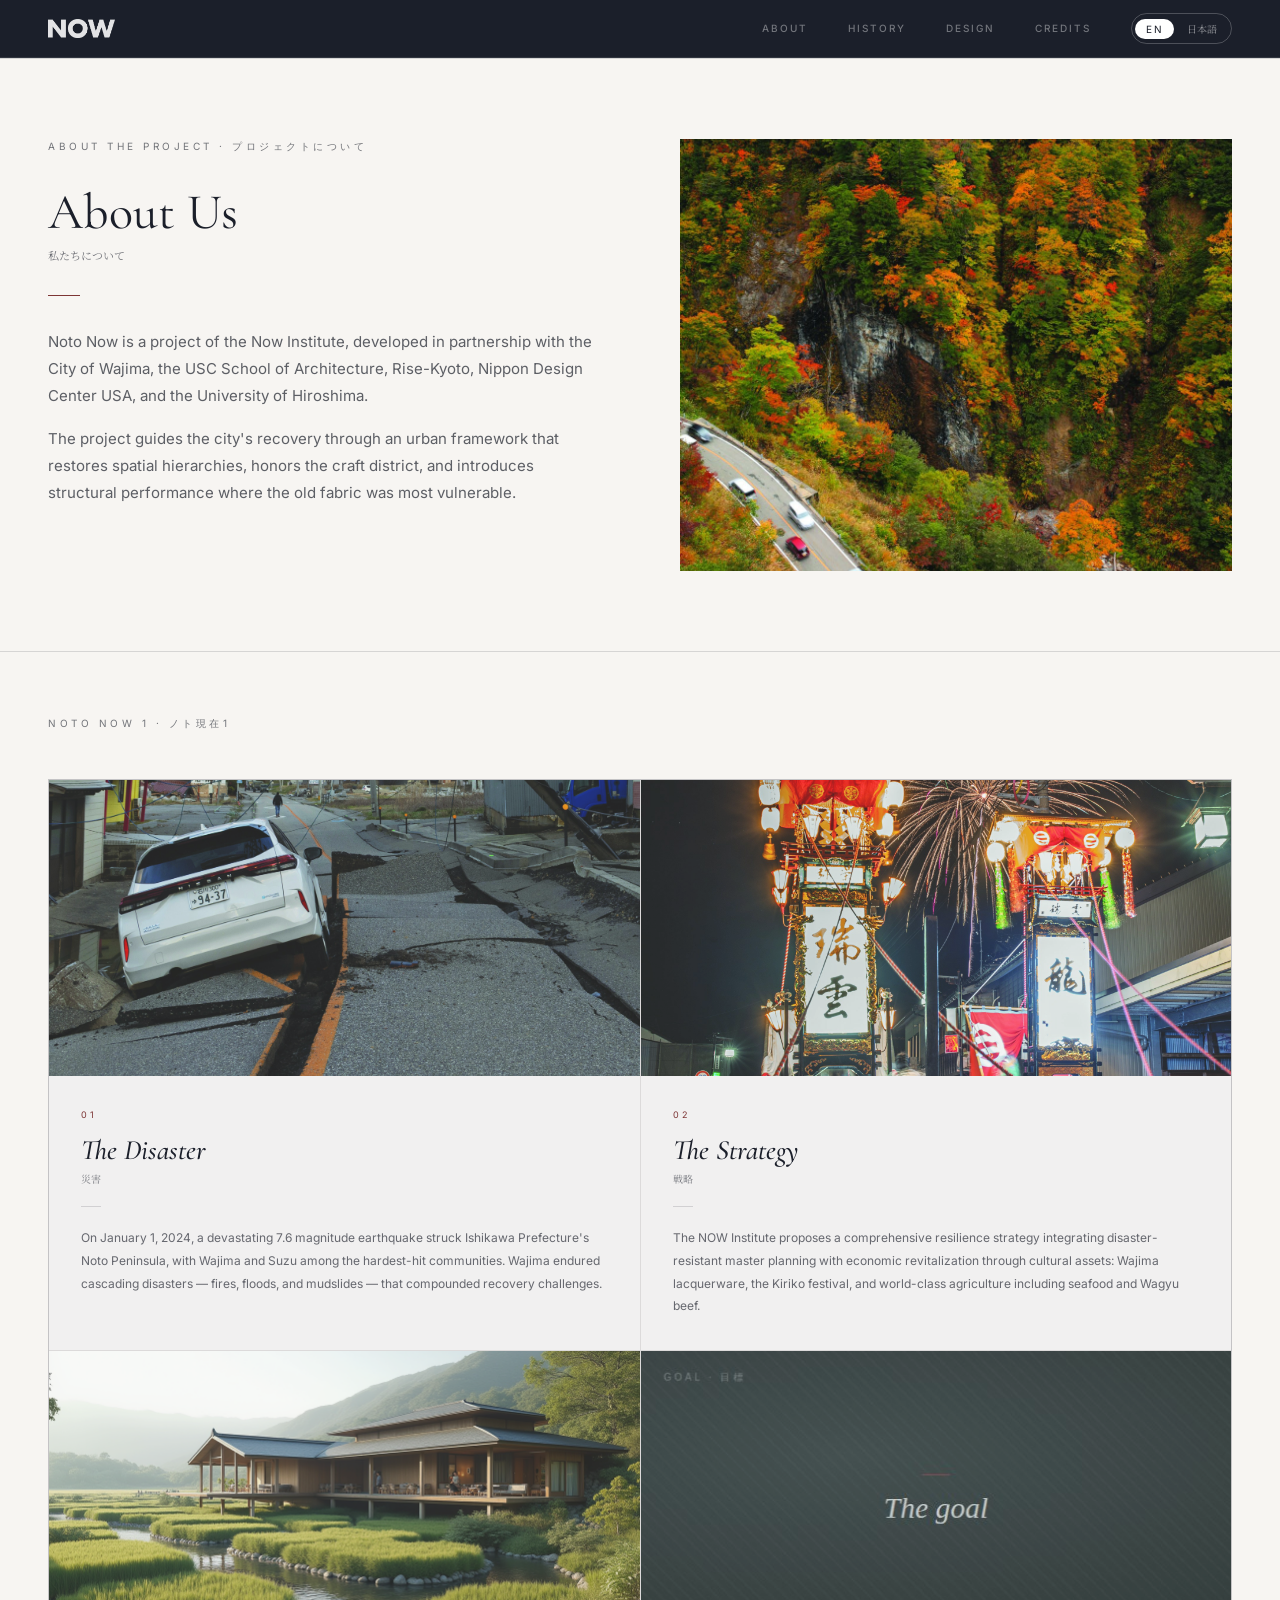
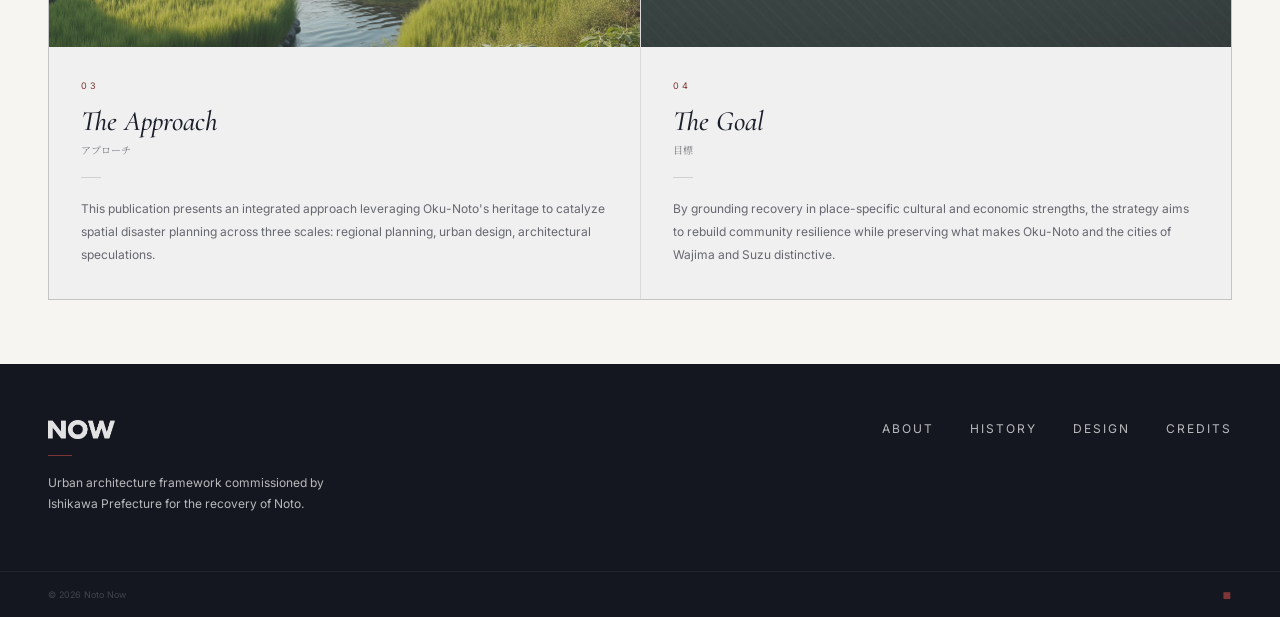
==== about.html @ 3f969e7d "Add canonical URLs (www.notonow.org) to every page Consolidates ranking signals onto the clean slug " ====
<!DOCTYPE html>
<html lang="en">
<head>
  <meta charset="UTF-8" />
  <meta name="viewport" content="width=device-width, initial-scale=1.0" />
  <title>About · Noto Now</title>
  <meta name="description" content="About Noto Now — an architecture and urban recovery framework for Japan's Noto Peninsula: the disaster, the strategy, the approach, and the goal." />
  <!-- Latin display + body fonts are self-hosted (bundled in /fonts) so they
       always render, independent of any CDN. -->
  <link rel="stylesheet" href="fonts.css" />
  <!-- Japanese fonts are large (CJK); served from Google Fonts. -->
  <link rel="preconnect" href="https://fonts.googleapis.com" />
  <link rel="preconnect" href="https://fonts.gstatic.com" crossorigin />
  <link href="https://fonts.googleapis.com/css2?family=Noto+Serif+JP:wght@400;500&display=swap" rel="stylesheet" />
  <link rel="canonical" href="https://www.notonow.org/about" />
  <link rel="icon" type="image/svg+xml" href="images/favicon.svg" />
  <link rel="icon" type="image/png" href="images/favicon.png" />
  <link rel="apple-touch-icon" href="images/apple-touch-icon.png" />
  <link rel="stylesheet" href="styles.css" />
</head>
<body class="mode-en">
  <script>try{if(localStorage.getItem('nn-lang')==='jp'){document.body.className='mode-jp';document.documentElement.lang='ja';}}catch(e){}</script>

  <!-- ============================ NAV ============================ -->
  <nav class="nav nav--solid">
    <div class="container nav__inner">
      <a class="brand" href="/">
        <img class="brand__logo" src="images/logo.png" alt="Noto Now" />
      </a>
      <div class="nav__right">
        <div class="nav__links">
          <a class="nav__link" href="/about"><span class="en">about</span><span class="jp">約</span></a>
          <a class="nav__link" href="/history"><span class="en">history</span><span class="jp">歴史</span></a>
          <a class="nav__link" href="/design"><span class="en">design</span><span class="jp">デザイン</span></a>
          <a class="nav__link" href="/credits"><span class="en">credits</span><span class="jp">クレジット</span></a>
        </div>
        <button id="langToggle" class="lang-toggle" type="button" aria-pressed="false"
                title="Switch language · 言語を切り替える">
          <span class="lang-toggle__opt is-on">EN</span>
          <span class="lang-toggle__sep">/</span>
          <span class="lang-toggle__opt">日本語</span>
        </button>
      </div>
    </div>
  </nav>

  <!-- ========================== ABOUT US ========================== -->
  <section class="about about--framed" id="about">
    <div class="container about__top">
      <div class="about__intro">
        <p class="kicker">About the Project · プロジェクトについて</p>
        <h2 class="about__h2">About Us</h2>
        <p class="about__h2-jp">私たちについて</p>
        <span class="rule about__rule"></span>
        <div class="about__text">
          <p class="t-en">Noto Now is a project of the Now Institute, developed in partnership with the City of Wajima, the USC School of Architecture, Rise-Kyoto, Nippon Design Center USA, and the University of Hiroshima.</p>
          <p class="t-en">The project guides the city's recovery through an urban framework that restores spatial hierarchies, honors the craft district, and introduces structural performance where the old fabric was most vulnerable.</p>
          <p class="jp jp-full">Noto NowはNow Instituteのプロジェクトで、輪島市、USC建築学部、Rise-Kyoto、Nippon Design Center USA、広島大学との協力で開発されました。このプロジェクトは、空間階層を回復し、工芸地区を尊重し、古い建物構造が最も脆弱だった場所に構造性能を導入する都市フレームワークを通じて、市の復興を導きます。</p>
        </div>
      </div>

      <div class="about__media">
        <div class="frame"><img data-img="about" alt="Traditional joinery, Wajima townhouse" /></div>
      </div>
    </div>
  </section>

  <!-- ======================= NOTO NOW 1 ========================= -->
  <section class="story">
    <div class="container story__inner">
      <p class="kicker">Noto Now 1 · ノト現在1</p>

      <div class="story__grid">
        <article class="story-card">
          <div class="story-card__img"><img data-img="disaster" alt="The disaster — earthquake damage in Wajima" /></div>
          <div class="story-card__body">
            <p class="story-card__no">01</p>
            <h3 class="story-card__title">The Disaster</h3>
            <p class="story-card__title-jp jp">災害</p>
            <span class="story-card__rule"></span>
            <p class="story-card__text t-en">On January 1, 2024, a devastating 7.6 magnitude earthquake struck Ishikawa Prefecture's Noto Peninsula, with Wajima and Suzu among the hardest-hit communities. Wajima endured cascading disasters — fires, floods, and mudslides — that compounded recovery challenges.</p>
            <p class="story-card__text-jp jp jp-full">2024年1月1日、マグニチュード7.6の壊滅的な地震が石川県の能登半島を襲い、輪島市と珠洲市は最も甚大な被害を受けた地域となりました。輪島は火災、洪水、土砂崩れといった連鎖的な災害に見舞われ、復興の課題がさらに深刻化しました。</p>
          </div>
        </article>

        <article class="story-card">
          <div class="story-card__img"><img data-img="strategy" alt="The strategy — coastal community" /></div>
          <div class="story-card__body">
            <p class="story-card__no">02</p>
            <h3 class="story-card__title">The Strategy</h3>
            <p class="story-card__title-jp jp">戦略</p>
            <span class="story-card__rule"></span>
            <p class="story-card__text t-en">The NOW Institute proposes a comprehensive resilience strategy integrating disaster-resistant master planning with economic revitalization through cultural assets: Wajima lacquerware, the Kiriko festival, and world-class agriculture including seafood and Wagyu beef.</p>
            <p class="story-card__text-jp jp jp-full">NOW Instituteは、防災に強いマスタープランと、輪島塗・キリコ祭り・海産物や和牛を含む世界クラスの農業といった文化資産による経済再生を統合した、包括的なレジリエンス戦略を提案します。</p>
          </div>
        </article>

        <article class="story-card">
          <div class="story-card__img"><img data-img="approach" alt="The approach — urban planning scales" /></div>
          <div class="story-card__body">
            <p class="story-card__no">03</p>
            <h3 class="story-card__title">The Approach</h3>
            <p class="story-card__title-jp jp">アプローチ</p>
            <span class="story-card__rule"></span>
            <p class="story-card__text t-en">This publication presents an integrated approach leveraging Oku-Noto's heritage to catalyze spatial disaster planning across three scales: regional planning, urban design, architectural speculations.</p>
            <p class="story-card__text-jp jp jp-full">本書は、奥能登の遺産を活かし、地域計画・都市デザイン・建築的構想という三つのスケールにわたって空間的な防災計画を促す統合的なアプローチを提示します。</p>
          </div>
        </article>

        <article class="story-card">
          <div class="story-card__img"><img data-img="goal" alt="The goal — resilient waterfront community" /></div>
          <div class="story-card__body">
            <p class="story-card__no">04</p>
            <h3 class="story-card__title">The Goal</h3>
            <p class="story-card__title-jp jp">目標</p>
            <span class="story-card__rule"></span>
            <p class="story-card__text t-en">By grounding recovery in place-specific cultural and economic strengths, the strategy aims to rebuild community resilience while preserving what makes Oku-Noto and the cities of Wajima and Suzu distinctive.</p>
            <p class="story-card__text-jp jp jp-full">その土地固有の文化的・経済的な強みに復興を根ざすことで、この戦略は奥能登と輪島・珠洲の街々ならではの個性を守りながら、地域のレジリエンスを再構築することを目指します。</p>
          </div>
        </article>
      </div>
    </div>
  </section>

  <!-- ========================= FOOTER ========================= -->
  <footer class="footer" id="footer">
    <div class="container footer__inner">
      <div class="footer__brand">
        <img class="brand__logo footer__logo" src="images/logo.png" alt="Noto Now" />
        <span class="rule"></span>
        <p class="desc t-en">Urban architecture framework commissioned by Ishikawa Prefecture for the recovery of Noto.</p>
        <p class="desc jp jp-full">石川県から委託された、能登の復興のための都市建築フレームワーク。</p>
      </div>
            <nav class="footer__nav">
        <a href="/about"><span class="t-en">about</span><span class="jp jp-full">約</span></a>
        <a href="/history"><span class="t-en">history</span><span class="jp jp-full">歴史</span></a>
        <a href="/design"><span class="t-en">design</span><span class="jp jp-full">デザイン</span></a>
        <a href="/credits"><span class="t-en">credits</span><span class="jp jp-full">クレジット</span></a>
      </nav>
    </div>
    <div class="footer__bar">
      <div class="container footer__bar-inner">
        <p>© 2026 Noto Now</p>
        <span class="mark">■</span>
      </div>
    </div>
  </footer>

  <script>
    // ---- Images -------------------------------------------------------------
    // All imagery is served from the uploaded photos in /images.
    var FIGMA = {};
    document.querySelectorAll("img[data-img]").forEach(function (img) {
      var key = img.getAttribute("data-img");
      img.onerror = function () { img.onerror = null; img.src = "images/" + key + ".jpg"; };
      img.src = FIGMA[key] || ("images/" + key + ".jpg");
    });

    // ---- Language toggle ----------------------------------------------------
    (function () {
      var KEY = "nn-lang";
      var btn = document.getElementById("langToggle");
      var opts = btn ? btn.querySelectorAll(".lang-toggle__opt") : [];
      function apply(jp, save) {
        document.body.classList.toggle("mode-jp", jp);
        document.body.classList.toggle("mode-en", !jp);
        document.documentElement.lang = jp ? "ja" : "en";
        if (btn) {
          btn.setAttribute("aria-pressed", jp ? "true" : "false");
          opts[0].classList.toggle("is-on", !jp);
          opts[1].classList.toggle("is-on", jp);
        }
        if (save) { try { localStorage.setItem(KEY, jp ? "jp" : "en"); } catch (e) {} }
        document.dispatchEvent(new Event("langchange"));
      }
      apply(document.body.classList.contains("mode-jp"), false);
      if (btn) btn.addEventListener("click", function () {
        apply(!document.body.classList.contains("mode-jp"), true);
      });
    })();
  </script>
</body>
</html>
---- fonts.css ----
/* Self-hosted Latin fonts (downloaded from Google Fonts) */

@font-face {
  font-family: 'Cormorant Garamond';
  font-style: italic;
  font-weight: 400;
  font-display: swap;
  src: url('fonts/cormorant-garamond-400-italic-latin-ext.woff2') format('woff2');
  unicode-range: U+0100-02BA, U+02BD-02C5, U+02C7-02CC, U+02CE-02D7, U+02DD-02FF, U+0304, U+0308, U+0329, U+1D00-1DBF, U+1E00-1E9F, U+1EF2-1EFF, U+2020, U+20A0-20AB, U+20AD-20C0, U+2113, U+2C60-2C7F, U+A720-A7FF;
}
@font-face {
  font-family: 'Cormorant Garamond';
  font-style: italic;
  font-weight: 400;
  font-display: swap;
  src: url('fonts/cormorant-garamond-400-italic-latin.woff2') format('woff2');
  unicode-range: U+0000-00FF, U+0131, U+0152-0153, U+02BB-02BC, U+02C6, U+02DA, U+02DC, U+0304, U+0308, U+0329, U+2000-206F, U+20AC, U+2122, U+2191, U+2193, U+2212, U+2215, U+FEFF, U+FFFD;
}
@font-face {
  font-family: 'Cormorant Garamond';
  font-style: italic;
  font-weight: 500;
  font-display: swap;
  src: url('fonts/cormorant-garamond-400-italic-latin-ext.woff2') format('woff2');
  unicode-range: U+0100-02BA, U+02BD-02C5, U+02C7-02CC, U+02CE-02D7, U+02DD-02FF, U+0304, U+0308, U+0329, U+1D00-1DBF, U+1E00-1E9F, U+1EF2-1EFF, U+2020, U+20A0-20AB, U+20AD-20C0, U+2113, U+2C60-2C7F, U+A720-A7FF;
}
@font-face {
  font-family: 'Cormorant Garamond';
  font-style: italic;
  font-weight: 500;
  font-display: swap;
  src: url('fonts/cormorant-garamond-400-italic-latin.woff2') format('woff2');
  unicode-range: U+0000-00FF, U+0131, U+0152-0153, U+02BB-02BC, U+02C6, U+02DA, U+02DC, U+0304, U+0308, U+0329, U+2000-206F, U+20AC, U+2122, U+2191, U+2193, U+2212, U+2215, U+FEFF, U+FFFD;
}
@font-face {
  font-family: 'Cormorant Garamond';
  font-style: normal;
  font-weight: 400;
  font-display: swap;
  src: url('fonts/cormorant-garamond-400-normal-latin-ext.woff2') format('woff2');
  unicode-range: U+0100-02BA, U+02BD-02C5, U+02C7-02CC, U+02CE-02D7, U+02DD-02FF, U+0304, U+0308, U+0329, U+1D00-1DBF, U+1E00-1E9F, U+1EF2-1EFF, U+2020, U+20A0-20AB, U+20AD-20C0, U+2113, U+2C60-2C7F, U+A720-A7FF;
}
@font-face {
  font-family: 'Cormorant Garamond';
  font-style: normal;
  font-weight: 400;
  font-display: swap;
  src: url('fonts/cormorant-garamond-400-normal-latin.woff2') format('woff2');
  unicode-range: U+0000-00FF, U+0131, U+0152-0153, U+02BB-02BC, U+02C6, U+02DA, U+02DC, U+0304, U+0308, U+0329, U+2000-206F, U+20AC, U+2122, U+2191, U+2193, U+2212, U+2215, U+FEFF, U+FFFD;
}
@font-face {
  font-family: 'Cormorant Garamond';
  font-style: normal;
  font-weight: 500;
  font-display: swap;
  src: url('fonts/cormorant-garamond-400-normal-latin-ext.woff2') format('woff2');
  unicode-range: U+0100-02BA, U+02BD-02C5, U+02C7-02CC, U+02CE-02D7, U+02DD-02FF, U+0304, U+0308, U+0329, U+1D00-1DBF, U+1E00-1E9F, U+1EF2-1EFF, U+2020, U+20A0-20AB, U+20AD-20C0, U+2113, U+2C60-2C7F, U+A720-A7FF;
}
@font-face {
  font-family: 'Cormorant Garamond';
  font-style: normal;
  font-weight: 500;
  font-display: swap;
  src: url('fonts/cormorant-garamond-400-normal-latin.woff2') format('woff2');
  unicode-range: U+0000-00FF, U+0131, U+0152-0153, U+02BB-02BC, U+02C6, U+02DA, U+02DC, U+0304, U+0308, U+0329, U+2000-206F, U+20AC, U+2122, U+2191, U+2193, U+2212, U+2215, U+FEFF, U+FFFD;
}
@font-face {
  font-family: 'Inter';
  font-style: normal;
  font-weight: 300;
  font-display: swap;
  src: url('fonts/inter-300-normal-latin-ext.woff2') format('woff2');
  unicode-range: U+0100-02BA, U+02BD-02C5, U+02C7-02CC, U+02CE-02D7, U+02DD-02FF, U+0304, U+0308, U+0329, U+1D00-1DBF, U+1E00-1E9F, U+1EF2-1EFF, U+2020, U+20A0-20AB, U+20AD-20C0, U+2113, U+2C60-2C7F, U+A720-A7FF;
}
@font-face {
  font-family: 'Inter';
  font-style: normal;
  font-weight: 300;
  font-display: swap;
  src: url('fonts/inter-300-normal-latin.woff2') format('woff2');
  unicode-range: U+0000-00FF, U+0131, U+0152-0153, U+02BB-02BC, U+02C6, U+02DA, U+02DC, U+0304, U+0308, U+0329, U+2000-206F, U+20AC, U+2122, U+2191, U+2193, U+2212, U+2215, U+FEFF, U+FFFD;
}
@font-face {
  font-family: 'Inter';
  font-style: normal;
  font-weight: 400;
  font-display: swap;
  src: url('fonts/inter-300-normal-latin-ext.woff2') format('woff2');
  unicode-range: U+0100-02BA, U+02BD-02C5, U+02C7-02CC, U+02CE-02D7, U+02DD-02FF, U+0304, U+0308, U+0329, U+1D00-1DBF, U+1E00-1E9F, U+1EF2-1EFF, U+2020, U+20A0-20AB, U+20AD-20C0, U+2113, U+2C60-2C7F, U+A720-A7FF;
}
@font-face {
  font-family: 'Inter';
  font-style: normal;
  font-weight: 400;
  font-display: swap;
  src: url('fonts/inter-300-normal-latin.woff2') format('woff2');
  unicode-range: U+0000-00FF, U+0131, U+0152-0153, U+02BB-02BC, U+02C6, U+02DA, U+02DC, U+0304, U+0308, U+0329, U+2000-206F, U+20AC, U+2122, U+2191, U+2193, U+2212, U+2215, U+FEFF, U+FFFD;
}
@font-face {
  font-family: 'Inter';
  font-style: normal;
  font-weight: 500;
  font-display: swap;
  src: url('fonts/inter-300-normal-latin-ext.woff2') format('woff2');
  unicode-range: U+0100-02BA, U+02BD-02C5, U+02C7-02CC, U+02CE-02D7, U+02DD-02FF, U+0304, U+0308, U+0329, U+1D00-1DBF, U+1E00-1E9F, U+1EF2-1EFF, U+2020, U+20A0-20AB, U+20AD-20C0, U+2113, U+2C60-2C7F, U+A720-A7FF;
}
@font-face {
  font-family: 'Inter';
  font-style: normal;
  font-weight: 500;
  font-display: swap;
  src: url('fonts/inter-300-normal-latin.woff2') format('woff2');
  unicode-range: U+0000-00FF, U+0131, U+0152-0153, U+02BB-02BC, U+02C6, U+02DA, U+02DC, U+0304, U+0308, U+0329, U+2000-206F, U+20AC, U+2122, U+2191, U+2193, U+2212, U+2215, U+FEFF, U+FFFD;
}
---- styles.css ----
/* ============================================================
   Noto Now — Noto Peninsula earthquake recovery
   Design implemented from Figma (Now Institute)
   ============================================================ */

:root {
  --ink: #1b1f2a;
  --paper: #f7f5f2;
  --stone: #d8d4ce;
  --red: #7d3535;

  --max: 1280px;
  --pad: 48px;

  /* One font per category, used consistently throughout. */
  --serif: "Cormorant Garamond", Georgia, serif;        /* display / headings */
  --sans: "Inter", system-ui, -apple-system, sans-serif; /* body / UI */
  --jp: "Noto Serif JP", serif;                          /* all Japanese text */
  --jp-display: var(--jp);                               /* alias, kept for clarity */
}

* { box-sizing: border-box; }

html { -webkit-font-smoothing: antialiased; text-rendering: optimizeLegibility; }

body {
  margin: 0;
  background: var(--paper);
  color: var(--ink);
  font-family: var(--sans);
  font-size: 16px;
  line-height: 1.5;
  overflow-x: hidden; /* safety net: never allow horizontal scroll */
}

img { display: block; max-width: 100%; }

a { color: inherit; text-decoration: none; }

p { margin: 0; }

figure, figcaption { margin: 0; }

.container {
  width: 100%;
  max-width: var(--max);
  margin: 0 auto;
  padding-left: var(--pad);
  padding-right: var(--pad);
}

/* Reusable kicker / eyebrow label */
.kicker {
  font-family: var(--sans);
  font-size: 10px;
  letter-spacing: 3.5px;
  text-transform: uppercase;
  color: rgba(27, 31, 42, 0.5);
}

.kicker--light { color: rgba(255, 255, 255, 0.5); }

.jp { font-family: var(--jp); }

/* small red rule used as a section marker */
.rule {
  display: inline-block;
  width: 24px;
  height: 1px;
  background: var(--red);
  vertical-align: middle;
}

/* ============================================================
   HERO
   ============================================================ */
.hero {
  position: relative;
  background: var(--ink);
  min-height: 855px;
  display: flex;
  flex-direction: column;
  overflow: hidden;
}

.hero__bg {
  position: absolute;
  inset: 0;
  width: 100%;
  height: 100%;
  object-fit: cover;
  opacity: 0.45;
  pointer-events: none;
}

.hero__overlay {
  position: absolute;
  inset: 0;
  background: linear-gradient(
    to bottom,
    rgba(27, 31, 42, 0.6) 0%,
    rgba(27, 31, 42, 0.15) 40%,
    rgba(27, 31, 42, 0.55) 100%
  );
  pointer-events: none;
}

/* Navigation */
.nav {
  position: relative;
  z-index: 3;
  border-bottom: 1px solid rgba(255, 255, 255, 0.1);
}

.nav__inner {
  display: flex;
  align-items: center;
  justify-content: space-between;
  height: 57px;
}

.brand p { line-height: 1.4; }
.brand__logo {
  display: block;
  height: 19px;
  width: auto;
  /* Logo art is solid black; invert to white to sit on the dark nav. */
  filter: brightness(0) invert(1);
  opacity: 0.88;
}
.brand__en {
  font-size: 11px;
  letter-spacing: 3.5px;
  text-transform: uppercase;
  color: rgba(255, 255, 255, 0.8);
}

.nav__links {
  display: flex;
  gap: 40px;
  align-items: center;
}

.nav__link {
  text-align: center;
  opacity: 0.38;
  transition: opacity 0.25s ease;
}
.nav__link:hover { opacity: 0.9; }
.nav__link .en {
  display: block;
  font-size: 10px;
  font-weight: 500;
  letter-spacing: 2px;
  text-transform: uppercase;
  color: #fff;
  line-height: 1.5;
}
.nav__link .jp {
  display: block;
  font-size: 10px;
  color: rgba(255, 255, 255, 0.7);
  line-height: 1.5;
}

.nav__right {
  display: flex;
  align-items: center;
  gap: 40px;
}

/* Language toggle — segmented switch, active language = filled chip */
.lang-toggle {
  display: inline-flex;
  align-items: center;
  gap: 2px;
  border: 1px solid rgba(255, 255, 255, 0.22);
  border-radius: 999px;
  background: transparent;
  padding: 3px;
  cursor: pointer;
  font-family: var(--sans);
  font-size: 10px;
  letter-spacing: 1.5px;
  text-transform: uppercase;
}
.lang-toggle__sep { display: none; }
.lang-toggle__opt {
  padding: 4px 11px;
  border-radius: 999px;
  color: rgba(255, 255, 255, 0.55);
  transition: background 0.2s ease, color 0.2s ease;
}
.lang-toggle__opt.is-on { background: #fff; color: #1b1f2a; }
.lang-toggle__opt:last-of-type { font-family: var(--jp); letter-spacing: 0; }

/* ============================================================
   LANGUAGE MODES  (mode-en default / mode-jp)
   ============================================================ */

/* Full Japanese body text: only in Japanese mode */
.jp-full { display: none; }
body.mode-jp .jp-full { display: block; }

/* New JP section headings (base = EN-mode accent look) */
.heritage__h2-jp { margin-top: 8px; font-family: var(--jp); font-size: 13px; color: rgba(27, 31, 42, 0.6); }
.docs__h2-jp { margin-top: 8px; font-family: var(--jp); font-size: 13px; color: rgba(255, 255, 255, 0.6); }

/* ---- Nav: Japanese leaves the bar in EN mode; English leaves in JP mode ---- */
body.mode-en .nav__link .jp { display: none; }
body.mode-jp .nav__link .en { display: none; }
body.mode-jp .nav__link .jp { font-size: 12px; color: #fff; letter-spacing: 1px; }

/* ---- EN mode: lift the Japanese accents so they read clearly ---- */
body.mode-en .hero__title-jp { color: rgba(255, 255, 255, 0.78); }
body.mode-en .damage__sub { color: rgba(255, 255, 255, 0.7); }
body.mode-en .hcard__title-jp { color: rgba(27, 31, 42, 0.62); }
body.mode-en .about__h2-jp { color: rgba(27, 31, 42, 0.62); }
body.mode-en .principle__title-jp { color: rgba(27, 31, 42, 0.6); }
body.mode-en .kicker { color: rgba(27, 31, 42, 0.6); }
body.mode-en .docs .kicker { color: rgba(255, 255, 255, 0.6); }
body.mode-en .docs__h2-jp { color: rgba(255, 255, 255, 0.6); }

/* ---- JP mode: English recedes ---- */
body.mode-jp .t-en { display: none; }

/* shrink English display headings into small secondary labels */
body.mode-jp .hero__title { font-size: 30px; line-height: 1.1; opacity: 0.5; }
body.mode-jp .damage__h2 { font-size: 17px; line-height: 1.45; opacity: 0.5; }
body.mode-jp .heritage__h2 { font-size: 22px; opacity: 0.5; }
body.mode-jp .about__h2 { font-size: 22px; opacity: 0.5; }
body.mode-jp .hcard__title { font-size: 15px; opacity: 0.5; }
body.mode-jp .principle__title { font-size: 14px; opacity: 0.5; }
body.mode-jp .docs__h2 { font-size: 22px; opacity: 0.5; }

/* promote Japanese headings / subtitles to lead */
body.mode-jp .hero__title-jp { font-size: 60px; line-height: 1.1; color: #fff; margin-top: 10px; }
body.mode-jp .damage__sub { font-size: 26px; line-height: 1.5; color: rgba(255, 255, 255, 0.92); margin-top: 10px; }
body.mode-jp .heritage__h2-jp { font-size: 44px; line-height: 1.2; color: var(--ink); }
body.mode-jp .about__h2-jp { font-size: 40px; line-height: 1.2; color: var(--ink); margin-top: 10px; }
body.mode-jp .hcard__title-jp { font-size: 22px; line-height: 1.3; color: var(--ink); }
body.mode-jp .principle__title-jp { font-size: 21px; line-height: 1.5; color: var(--ink); margin-top: 8px; }
body.mode-jp .docs__h2-jp { font-size: 32px; line-height: 1.2; color: #fff; }

/* enlarge Japanese body text for comfortable reading */
body.mode-jp .hero__lead .jp { font-size: 15px; line-height: 1.9; color: rgba(255, 255, 255, 0.8); }
body.mode-jp .damage__body-jp { font-size: 15px; line-height: 2; color: rgba(255, 255, 255, 0.8); margin-top: 10px; }
body.mode-jp .heritage__lead-jp { font-size: 15px; line-height: 2; color: rgba(27, 31, 42, 0.78); margin-top: 10px; }
body.mode-jp .hcard__text-jp { font-size: 14px; line-height: 1.95; color: rgba(27, 31, 42, 0.78); margin-top: 14px; }
body.mode-jp .about__text .jp { font-size: 15px; line-height: 2; color: rgba(27, 31, 42, 0.78); }
body.mode-jp .principle__text-jp { font-size: 14px; line-height: 1.95; color: rgba(27, 31, 42, 0.78); margin-top: 14px; }
body.mode-jp .stat__jp { font-size: 13px; color: rgba(255, 255, 255, 0.72); }
body.mode-jp .caption__jp { font-size: 10px; color: rgba(255, 255, 255, 0.72); }

/* Hero content */
.hero__content {
  position: relative;
  z-index: 2;
  margin-top: auto;
  padding-bottom: 156px;
}

.hero__meta {
  display: flex;
  align-items: center;
  gap: 16px;
  margin-bottom: 24px;
}
.hero__meta .rule { background: var(--red); }
.hero__meta p {
  font-size: 10px;
  letter-spacing: 3.5px;
  text-transform: uppercase;
  color: rgba(255, 255, 255, 0.7);
}

.hero__title {
  font-family: var(--serif);
  font-weight: 400;
  font-size: clamp(52px, 11vw, 110px);
  line-height: 0.95;
  color: #fff;
  margin: 0;
}
.hero__title-jp {
  font-family: var(--jp-display);
  font-size: clamp(24px, 5vw, 40px);
  line-height: 1.5;
  letter-spacing: -0.5px;
  color: rgba(255, 255, 255, 0.7);
  margin: 0;
}

.hero__lead {
  margin-top: 24px;
  max-width: 392px;
}
.hero__lead p {
  font-weight: 400;
  font-size: 14px;
  line-height: 1.7;
  color: rgba(255, 255, 255, 0.7);
}
.hero__lead .jp {
  margin-top: 14px;
  font-family: var(--jp-display);
  color: rgba(255, 255, 255, 0.7);
  letter-spacing: -0.5px;
}

/* ============================================================
   DAMAGE ESSAY (dark)
   ============================================================ */
.damage { background: var(--ink); color: #fff; }

.damage__bar {
  display: flex;
  align-items: center;
  justify-content: space-between;
  padding: 16px 56px;
  border-bottom: 1px solid rgba(255, 255, 255, 0.1);
  font-size: 10px;
  letter-spacing: 3px;
  text-transform: uppercase;
  color: rgba(255, 255, 255, 0.5);
}

.damage__inner { padding: 64px var(--pad) 80px; }

.watermark {
  font-family: var(--serif);
  font-style: italic;
  font-size: clamp(52px, 13vw, 137px);
  line-height: 1;
  letter-spacing: -4px;
  color: rgba(255, 255, 255, 0.1);
  white-space: nowrap;
  overflow: hidden;
  margin: 40px 0 0;
}

.damage__cols {
  display: flex;
  gap: 64px;
  align-items: flex-start;
  padding: 28px 0;
}

.damage__text { flex: 1 1 640px; max-width: 640px; }

.damage__h2 {
  font-family: var(--serif);
  font-weight: 400;
  font-size: clamp(26px, 3.6vw, 34px);
  line-height: 1.32;
  color: #fff;
  margin: 0;
}
.damage__sub {
  font-family: var(--jp);
  font-size: 16px;
  line-height: 1.3;
  color: rgba(255, 255, 255, 0.5);
  margin-top: 12px;
}
.damage__body {
  margin-top: 16px;
  font-weight: 400;
  font-size: 14px;
  line-height: 1.8;
  color: rgba(255, 255, 255, 0.7);
}
.damage__body-jp {
  margin-top: 12px;
  font-family: var(--jp);
  font-size: 11px;
  line-height: 1.9;
  color: rgba(255, 255, 255, 0.5);
}

/* stats 2x2 */
.stats {
  flex: 0 0 378px;
  display: grid;
  grid-template-columns: 1fr 1fr;
  margin-top: 28px;
}
.stat { padding: 22px 26px; }
.stat__num {
  font-family: var(--serif);
  font-style: italic;
  font-size: 38.333px;
  line-height: 1;
  color: #fff;
}
.stat__label {
  margin-top: 12px;
  font-size: 11.979px;
  letter-spacing: 0.36px;
  text-transform: uppercase;
  color: rgba(255, 255, 255, 0.5);
}
.stat__jp {
  margin-top: 4px;
  font-family: var(--jp);
  font-size: 10.781px;
  color: rgba(255, 255, 255, 0.5);
}

/* image mosaic */
.mosaic {
  display: grid;
  grid-template-columns: 1fr 1fr;
  grid-template-rows: repeat(2, 296px);
  gap: 0;
  margin-top: 12px;
}
.mosaic__cell {
  position: relative;
  overflow: hidden;
  background: #232734;
}
.mosaic__cell img {
  position: absolute;
  inset: 0;
  width: 100%;
  height: 100%;
  object-fit: cover;
  opacity: 0.7;
}
.mosaic__cell::after {
  content: "";
  position: absolute;
  inset: 0;
  background: linear-gradient(to top, rgba(27, 31, 42, 0.75) 0%, rgba(0, 0, 0, 0) 55%);
}
.caption {
  position: absolute;
  left: 20px;
  bottom: 18px;
  z-index: 2;
}
.caption__en {
  font-size: 9px;
  letter-spacing: 2px;
  text-transform: uppercase;
  color: rgba(255, 255, 255, 0.7);
}
.caption__jp {
  margin-top: 2px;
  font-family: var(--jp);
  font-size: 8px;
  color: rgba(255, 255, 255, 0.5);
}

.damage__note {
  margin-top: 20px;
  font-size: 10px;
  color: rgba(255, 255, 255, 0.18);
}

/* ============================================================
   HERITAGE (paper)
   ============================================================ */
.heritage { background: var(--paper); }

.heritage__intro {
  display: flex;
  gap: 32px;
  align-items: flex-start;
  padding: 80px var(--pad) 0;
}
.heritage__intro .rule { margin-top: 12px; flex: none; }
.heritage__intro-body { max-width: 640px; }
.heritage__h2 {
  font-family: var(--serif);
  font-weight: 400;
  font-size: clamp(34px, 4.8vw, 50px);
  line-height: 1.05;
  color: var(--ink);
  margin: 20px 0 0;
}
.heritage__lead {
  margin-top: 16px;
  font-weight: 400;
  font-size: 15px;
  line-height: 1.8;
  color: rgba(27, 31, 42, 0.7);
}
.heritage__lead-jp {
  margin-top: 8px;
  font-family: var(--jp);
  font-size: 11px;
  line-height: 1.5;
  color: rgba(27, 31, 42, 0.5);
}

.heritage__grid {
  display: grid;
  grid-template-columns: repeat(3, 1fr);
  border-top: 1px solid rgba(27, 31, 42, 0.1);
  border-bottom: 1px solid rgba(27, 31, 42, 0.1);
}
.hcard {
  border-right: 1px solid rgba(27, 31, 42, 0.1);
}
.hcard:last-child { border-right: none; }
.hcard__img {
  height: 360px;
  background: var(--stone);
  overflow: hidden;
}
.hcard__img img { width: 100%; height: 100%; object-fit: cover; }
.hcard__body { padding: 40px; }
.hcard__meta {
  display: flex;
  align-items: center;
  gap: 12px;
  padding-bottom: 24px;
}
.hcard__no {
  font-size: 9px;
  letter-spacing: 2.5px;
  text-transform: uppercase;
  color: var(--red);
}
.hcard__meta .line {
  width: 20px;
  height: 1px;
  background: rgba(27, 31, 42, 0.18);
}
.hcard__when {
  font-size: 9px;
  letter-spacing: 1.5px;
  text-transform: uppercase;
  color: rgba(27, 31, 42, 0.5);
}
.hcard__title {
  font-family: var(--serif);
  font-weight: 500;
  font-size: 28px;
  line-height: 1.15;
  color: var(--ink);
  margin: 0;
}
.hcard__title-jp {
  margin-top: 4px;
  font-family: var(--jp);
  font-size: 11px;
  color: rgba(27, 31, 42, 0.5);
}
.hcard__text {
  margin-top: 20px;
  font-weight: 400;
  font-size: 14px;
  line-height: 1.8;
  color: rgba(27, 31, 42, 0.7);
}
.hcard__text-jp {
  margin-top: 12px;
  font-family: var(--jp);
  font-size: 11px;
  line-height: 1.5;
  color: rgba(27, 31, 42, 0.5);
}

/* ============================================================
   ABOUT (paper)
   ============================================================ */
.about { background: var(--paper); }

.about__top {
  display: grid;
  grid-template-columns: 552px 1fr;
  gap: 80px;
  padding: 80px var(--pad);
}
.about__h2 {
  font-family: var(--serif);
  font-weight: 400;
  font-size: clamp(34px, 4.8vw, 50px);
  line-height: 1.05;
  color: var(--ink);
  margin: 32px 0 0;
}
.about__h2 em { font-style: italic; }
.about__h2-jp {
  margin-top: 8px;
  font-family: var(--jp);
  font-size: 11px;
  color: rgba(27, 31, 42, 0.5);
}
.about__rule { margin: 32px 0 0; width: 32px; }
.about__text {
  margin-top: 32px;
  display: flex;
  flex-direction: column;
  gap: 16px;
}
.about__text p {
  font-weight: 400;
  font-size: 15px;
  line-height: 1.8;
  color: rgba(27, 31, 42, 0.7);
}
.about__text .jp {
  margin-top: 8px;
  font-family: var(--jp);
  font-size: 11px;
  line-height: 2;
  color: rgba(27, 31, 42, 0.5);
}

.about__media .frame {
  height: 400px;
  background: var(--stone);
  overflow: hidden;
}
.about__media .frame img { width: 100%; height: 100%; object-fit: cover; }
.about__caption {
  display: flex;
  align-items: center;
  justify-content: space-between;
  padding-top: 16px;
}
.about__caption .label {
  font-size: 10px;
  color: rgba(27, 31, 42, 0.5);
}
.carousel {
  display: flex;
  align-items: center;
  gap: 16px;
}
.carousel button {
  border: none;
  background: none;
  padding: 0;
  cursor: pointer;
  opacity: 0.4;
  font-size: 14px;
  color: var(--ink);
  line-height: 1;
  transition: opacity 0.2s ease;
}
.carousel button:hover { opacity: 0.9; }
.carousel .count { font-size: 9px; color: rgba(27, 31, 42, 0.5); }

/* Framework principles */
.principles {
  border-top: 1px solid rgba(27, 31, 42, 0.1);
}
.principles__inner { padding: 64px 0; }
.principles__grid {
  display: grid;
  grid-template-columns: repeat(3, 1fr);
  border-top: 1px solid rgba(27, 31, 42, 0.1);
  margin-top: 48px;
}
.principle {
  padding: 32px 48px 48px;
  border-right: 1px solid rgba(27, 31, 42, 0.1);
}
.principle:last-child { border-right: none; }
.principle__no {
  font-size: 9px;
  letter-spacing: 3px;
  text-transform: uppercase;
  color: var(--red);
}
.principle__title {
  font-family: var(--serif);
  font-weight: 500;
  font-style: italic;
  font-size: 24px;
  line-height: 1.2;
  color: var(--ink);
  margin: 16px 0 0;
}
.principle__title-jp {
  margin-top: 6px;
  font-family: var(--jp);
  font-size: 11px;
  line-height: 1.6;
  color: rgba(27, 31, 42, 0.5);
}
.principle .line {
  display: block;
  width: 20px;
  height: 1px;
  background: rgba(27, 31, 42, 0.15);
  margin: 20px 0;
}
.principle__text {
  font-weight: 400;
  font-size: 14px;
  line-height: 1.8;
  color: rgba(27, 31, 42, 0.7);
}
.principle__text-jp {
  margin-top: 8px;
  font-family: var(--jp);
  font-size: 11px;
  line-height: 2;
  color: rgba(27, 31, 42, 0.5);
}

/* ============================================================
   DOCUMENTATION (dark)
   ============================================================ */
.docs {
  background: var(--ink);
  color: #fff;
  border-top: 1px solid rgba(255, 255, 255, 0.06);
}
.docs__inner { padding: 64px var(--pad) 80px; }
.docs__head {
  display: flex;
  align-items: flex-end;
  justify-content: space-between;
}
.docs__h2 {
  font-family: var(--serif);
  font-weight: 400;
  font-size: 42px;
  line-height: 1;
  color: #fff;
  margin: 16px 0 0;
}
.docs .kicker { color: rgba(255, 255, 255, 0.5); }
.docs__viewall {
  font-size: 10px;
  font-weight: 500;
  letter-spacing: 2px;
  text-transform: uppercase;
  color: rgba(255, 255, 255, 0.5);
  border-bottom: 1px solid rgba(255, 255, 255, 0.18);
  padding-bottom: 2px;
}
.docs__grid {
  display: grid;
  grid-template-columns: repeat(4, 1fr);
  gap: 1px;
  margin-top: 40px;
}
.dcard { background: var(--ink); }
.dcard__img {
  height: 220px;
  background: #232734;
  overflow: hidden;
}
.dcard__img img { width: 100%; height: 100%; object-fit: cover; }
.dcard__body { padding: 8px 20px 24px; }
.dcard__meta {
  font-size: 9px;
  letter-spacing: 1.5px;
  text-transform: uppercase;
  color: rgba(255, 255, 255, 0.5);
}
.dcard__title {
  margin-top: 4px;
  font-family: var(--serif);
  font-size: 16px;
  font-weight: 400;
  line-height: 1.25;
  color: rgba(255, 255, 255, 0.7);
}

/* ============================================================
   FOOTER (dark)
   ============================================================ */
.footer { background: #141720; color: #fff; }
.footer__inner {
  display: flex;
  justify-content: space-between;
  gap: 48px;
  padding: 56px var(--pad);
}
.footer__brand { max-width: 280px; }
.footer__logo { height: 19px; }
.footer__brand .rule {
  display: block;
  width: 24px;
  margin: 16px 0;
  background: var(--red);
}
.footer__brand .desc {
  font-size: 12px;
  font-weight: 400;
  line-height: 1.8;
  color: rgba(255, 255, 255, 0.7);
}
.footer__cols { display: flex; gap: 64px; }
.footer__col h4 {
  margin: 0 0 14px;
  font-size: 9px;
  letter-spacing: 2.5px;
  text-transform: uppercase;
  color: rgba(255, 255, 255, 0.7);
  font-weight: 400;
}
.footer__col a {
  display: block;
  font-size: 12px;
  line-height: 1.5;
  color: rgba(255, 255, 255, 0.7);
  transition: color 0.2s ease;
}
.footer__col a:hover { color: #fff; }
.footer__nav { display: flex; flex-wrap: wrap; gap: 36px; align-items: flex-start; }
.footer__nav a {
  font-size: 12px; letter-spacing: 2px; text-transform: uppercase;
  color: rgba(255, 255, 255, 0.7); transition: color 0.2s ease;
}
.footer__nav a .jp { font-family: var(--jp); letter-spacing: normal; text-transform: none; }
.footer__nav a:hover { color: #fff; }
.footer__bar {
  border-top: 1px solid rgba(255, 255, 255, 0.06);
}
.footer__bar-inner {
  display: flex;
  align-items: center;
  justify-content: space-between;
  padding: 16px var(--pad);
}
.footer__bar p {
  font-size: 9px;
  color: rgba(255, 255, 255, 0.2);
}
.footer__bar .mark { color: var(--red); font-size: 9px; letter-spacing: 1px; }

/* ============================================================
   RESPONSIVE
   ============================================================ */
@media (max-width: 1100px) {
  .damage__cols { flex-direction: column; gap: 32px; }
  .damage__text { flex: none; max-width: 640px; }
  .stats { flex: none; width: 378px; max-width: 100%; margin-top: 0; }
  .mosaic {
    grid-template-columns: 1fr 1fr;
    grid-template-rows: repeat(2, 248px);
  }
  .about__top { grid-template-columns: 1fr; gap: 48px; }
  .docs__grid { grid-template-columns: 1fr 1fr; }
}

@media (max-width: 820px) {
  :root { --pad: 24px; }
  .hero { min-height: 560px; }
  .hero__content { padding-bottom: 72px; }
  .nav__inner { flex-direction: column; height: auto; gap: 12px; padding: 14px 0; }
  .nav__right { width: 100%; flex-wrap: wrap; justify-content: center; gap: 14px 24px; }
  .nav__links { display: flex; flex-wrap: wrap; justify-content: center; gap: 22px; }
  .heritage__grid,
  .principles__grid { grid-template-columns: 1fr; }
  .hcard, .principle { border-right: none; border-bottom: 1px solid rgba(27,31,42,0.1); }
  .principle { padding: 32px 0 40px; }
  .footer__inner { flex-direction: column; }
  .footer__cols { flex-wrap: wrap; gap: 40px; }
}

@media (max-width: 560px) {
  .mosaic { grid-template-columns: 1fr; grid-template-rows: repeat(4, 240px); }
  .stats { grid-template-columns: 1fr 1fr; width: 100%; }
  .docs__grid { grid-template-columns: 1fr; }
  .damage__bar { padding: 16px 24px; }
}

/* ============================================================
   UPDATE (v3): About frame, Heritage carousel, Speculations
   ============================================================ */

/* About Us gets top + bottom hairline dividers */
.about--framed {
  border-top: 1px solid rgba(27, 31, 42, 0.15);
  border-bottom: 1px solid rgba(27, 31, 42, 0.15);
}
.about__media .frame { height: 432px; }

/* ---- Generic horizontal carousel (Heritage) ---- */
.carousel-x { width: 100%; }
.carousel-x__topbar {
  display: flex;
  align-items: center;
  justify-content: flex-end;
  gap: 16px;
  padding-top: 4px;
  padding-bottom: 20px;
}
.carousel-x__divider { height: 1px; background: rgba(27, 31, 42, 0.15); margin-bottom: 40px; }
.carousel-x__viewport {
  overflow: hidden; /* contained by the .container wrapper for equal margins */
}
.carousel-x__track {
  display: flex;
  flex-wrap: nowrap;
  transition: transform 0.55s cubic-bezier(0.4, 0, 0.2, 1);
}
/* bottom scroll-progress bar with a black thumb */
.carousel-x__progresswrap { padding-top: 48px; padding-bottom: 64px; }
.carousel-x__progress {
  position: relative;
  height: 2px;
  background: rgba(27, 31, 42, 0.12);
  overflow: hidden;
}
.carousel-x__thumb {
  position: absolute;
  left: 0; top: 0;
  height: 2px;
  width: 30%;
  background: var(--ink);
  transition: transform 0.55s cubic-bezier(0.4, 0, 0.2, 1), width 0.3s ease;
}
.carousel-x__controls {
  display: flex;
  align-items: center;
  justify-content: flex-end;
  gap: 16px;
  padding-top: 24px;
  padding-bottom: 64px;
}
.carousel-x__indicator {
  font-size: 10px;
  letter-spacing: 1px;
  color: rgba(27, 31, 42, 0.45);
}
.carousel-x__btns { display: flex; gap: 8px; }

.cbtn {
  width: 32px;
  height: 32px;
  border: 1px solid rgba(27, 31, 42, 0.2);
  background: transparent;
  cursor: pointer;
  color: var(--ink);
  font-size: 14px;
  line-height: 1;
  display: inline-flex;
  align-items: center;
  justify-content: center;
  transition: border-color 0.2s ease, opacity 0.2s ease;
}
.cbtn:hover { border-color: rgba(27, 31, 42, 0.5); }
.cbtn:disabled { opacity: 0.3; cursor: default; }

/* Heritage cards become fixed-width carousel items (3 per view) */
.heritage__track .hcard {
  flex: 0 0 calc(100% / 3 + 1px); /* +1px so the next card is fully clipped (no subpixel sliver) */
  background: #fff;
  border-right: 1px solid rgba(27, 31, 42, 0.15);
  border-bottom: none;
}
.heritage__track .hcard__img { height: 360px; }

/* ---- Architectural Speculations ---- */
.spec {
  background: var(--paper);
  border-top: 1px solid rgba(27, 31, 42, 0.15);
}
.spec__head {
  display: flex;
  gap: 32px;
  align-items: flex-start;
  padding: 48px var(--pad) 32px;
}
.spec__head .rule { margin-top: 12px; flex: none; }
.spec__h2 {
  font-family: var(--serif);
  font-weight: 400;
  font-size: clamp(34px, 4.8vw, 50px);
  line-height: 1.05;
  color: var(--ink);
  margin: 20px 0 0;
}
.spec__h2-jp {
  margin-top: 8px;
  font-family: var(--jp);
  font-size: 13px;
  color: rgba(27, 31, 42, 0.6);
}
.spec__frame {
  width: 100%;
  aspect-ratio: 16 / 9;
  overflow: hidden;
  background: #20242e;
}
.spec__frame img { width: 100%; height: 100%; object-fit: cover; }
.spec__caption {
  display: flex;
  align-items: flex-start;
  justify-content: space-between;
  gap: 32px;
  padding: 32px 0 24px;
}
.spec__caption-text { display: flex; gap: 32px; max-width: 768px; }
.spec__no {
  font-size: 9px;
  letter-spacing: 2.5px;
  text-transform: uppercase;
  color: var(--red);
  padding-top: 6px;
}
.spec__title {
  font-family: var(--serif);
  font-weight: 400;
  font-size: 32px;
  line-height: 1.15;
  color: var(--ink);
  margin: 0;
}
.spec__desc {
  margin-top: 16px;
  font-size: 13px;
  line-height: 1.85;
  color: rgba(27, 31, 42, 0.65);
  max-width: 576px;
}
.spec__controls { display: flex; align-items: center; gap: 16px; flex: none; }
.spec__indicator {
  font-size: 10px;
  letter-spacing: 1px;
  color: rgba(27, 31, 42, 0.4);
}
.spec__progress {
  margin: 0 0 64px;
  height: 2px;
  background: rgba(27, 31, 42, 0.12);
  position: relative;
  overflow: hidden;
}
.spec__progress-fill {
  position: absolute;
  left: 0; top: 0;
  height: 2px;
  width: 30%;
  background: var(--ink);
  transition: transform 0.55s cubic-bezier(0.4, 0, 0.2, 1), width 0.3s ease;
}

/* ---- Language modes for the new headings ---- */
body.mode-en .spec__h2-jp { color: rgba(27, 31, 42, 0.6); }
body.mode-jp .spec__h2 { font-size: 22px; opacity: 0.5; }
body.mode-jp .spec__h2-jp { font-size: 32px; line-height: 1.2; color: var(--ink); }

/* Footer: 4 columns — tighten the gap so they fit */
.footer__cols { gap: 48px; }

/* ---- Responsive for the new sections ---- */
@media (max-width: 1100px) {
  .heritage__track .hcard { flex-basis: calc(50% + 1px); }
  .spec__caption { flex-direction: column; }
  .spec__controls { align-self: flex-end; }
}
@media (max-width: 820px) {
  .heritage__track .hcard { flex-basis: calc(100% + 1px); }
  .spec__caption-text { flex-direction: column; gap: 12px; }
  .footer__cols { gap: 32px; }
}

/* ---- Architectural Speculations: 2-up carousel cards ---- */
.spec__track .hcard {
  flex: 0 0 50%;
  background: rgba(255, 255, 255, 0.55);
  border-right: 1px solid rgba(27, 31, 42, 0.15);
  border-bottom: none;
}
.spec__track .hcard__img { height: 360px; }
/* spec cards are English-only in the design: keep them intact in JP mode */
body.mode-jp .spec__track .t-en { display: block; }
body.mode-jp .spec__track .hcard__title { font-size: 28px; opacity: 1; }

@media (max-width: 820px) {
  .spec__track .hcard { flex-basis: 85%; }
}

/* Speculations card subtitle (accent in the other language) */
.spec__subtitle { margin-top: 4px; font-size: 11px; line-height: 1.5; color: rgba(27, 31, 42, 0.5); }

/* ============================================================
   ABOUT PAGE (about.html)
   ============================================================ */

/* Solid dark nav bar used on pages without a hero behind it. */
.nav--solid { background: var(--ink); }
.brand { display: block; text-decoration: none; }

/* ---- Noto Now 1: 2×2 editorial card grid ---- */
.story { background: var(--paper); }
.story__inner { padding: 64px var(--pad); }
.story__grid {
  display: grid;
  grid-template-columns: 1fr 1fr;
  gap: 1px;
  margin-top: 48px;
  background: rgba(27, 31, 42, 0.12);
  border: 1px solid rgba(27, 31, 42, 0.12);
}
.story-card {
  display: flex;
  flex-direction: column;
  background: rgba(255, 255, 255, 0.6);
}
.story-card__img {
  height: 296px;
  overflow: hidden;
  background: var(--stone);
}
.story-card__img img { width: 100%; height: 100%; object-fit: cover; display: block; opacity: 0.85; }
.story-card__img img[data-img="goal"] { object-position: 50% 32%; }
.story-card__body { padding: 32px; }
.story-card__no {
  font-family: var(--sans);
  font-size: 9px;
  letter-spacing: 3px;
  text-transform: uppercase;
  color: var(--red);
}
.story-card__title {
  font-family: var(--serif);
  font-style: italic;
  font-weight: 500;
  font-size: 28px;
  line-height: 1.2;
  color: var(--ink);
  margin: 12px 0 0;
}
.story-card__title-jp {
  margin-top: 4px;
  font-size: 10px;
  line-height: 1.5;
  color: rgba(27, 31, 42, 0.55);
}
.story-card__rule {
  display: block;
  width: 20px;
  height: 1px;
  background: rgba(27, 31, 42, 0.15);
  margin: 20px 0;
}
.story-card__text {
  font-family: var(--sans);
  font-size: 12px;
  line-height: 1.9;
  color: rgba(27, 31, 42, 0.65);
  margin: 0;
}
.story-card__text-jp {
  font-size: 12px;
  line-height: 2;
  color: rgba(27, 31, 42, 0.75);
  margin: 0;
}

/* EN mode: lift the small JP subtitle so it reads clearly */
body.mode-en .story-card__title-jp { color: rgba(27, 31, 42, 0.55); }

/* JP mode: promote the Japanese, recede the English title */
body.mode-jp .story-card__title { font-size: 15px; opacity: 0.5; }
body.mode-jp .story-card__title-jp {
  font-size: 22px;
  line-height: 1.3;
  color: var(--ink);
  margin-top: 8px;
}

@media (max-width: 820px) {
  .story__grid { grid-template-columns: 1fr; }
}

/* ============================================================
   HISTORY PAGE (history.html)
   ============================================================ */
.history-intro { border-bottom: 1px solid rgba(27, 31, 42, 0.12); }
.history-intro__grid {
  display: grid;
  grid-template-columns: 1fr 1fr;
  padding: 96px var(--pad) 104px;
}
.history-intro__text { padding-right: 64px; max-width: 600px; }
.history-intro__h1 {
  font-family: var(--serif);
  font-style: italic;
  font-weight: 500;
  font-size: clamp(52px, 8vw, 89px);
  line-height: 1;
  letter-spacing: -0.5px;
  color: var(--ink);
  margin: 24px 0 0;
}
.history-intro__h1-jp {
  margin-top: 10px;
  font-family: var(--jp);
  font-size: 16px;
  color: rgba(27, 31, 42, 0.5);
}
.history-intro__body { margin-top: 32px; }
.history-intro__body p {
  font-family: var(--sans);
  font-weight: 300;
  font-size: 15px;
  line-height: 1.8;
  color: rgba(27, 31, 42, 0.62);
  margin: 0 0 20px;
}
.history-intro__body p:last-child { margin-bottom: 0; }

/* Map column — map centered within the right half; the left border is the
   central divider between the text and the map. */
.history-intro__map {
  border-left: 1px solid rgba(27, 31, 42, 0.1);
  display: flex;
  align-items: center;
  justify-content: center;
}
.noto-map { width: 100%; max-width: 320px; height: auto; display: block; }
.noto-map__contours path { fill: none; stroke: rgba(27, 31, 42, 0.1); stroke-width: 0.6; }
.noto-map__coast {
  fill: rgba(27, 31, 42, 0.015);
  stroke: rgba(27, 31, 42, 0.6);
  stroke-width: 1.1;
  stroke-linejoin: round;
}
.noto-map__cape-jp { font-family: var(--jp); font-size: 4.6px; fill: rgba(27, 31, 42, 0.28); }
.noto-map__cities circle { fill: var(--ink); }
.noto-map__cities .en {
  font-family: var(--sans);
  font-size: 6.5px;
  letter-spacing: 0.5px;
  fill: rgba(27, 31, 42, 0.72);
}
.noto-map__cities .ja { font-family: var(--jp); font-size: 5.5px; fill: rgba(27, 31, 42, 0.4); }
.noto-map__cities .sm.en { font-size: 5.8px; fill: rgba(27, 31, 42, 0.55); }
.noto-map__cities .sm.ja { font-size: 5px; }
.noto-map__epi {
  font-family: var(--sans);
  font-size: 6px;
  letter-spacing: 0.8px;
  fill: rgba(27, 31, 42, 0.5);
}
.noto-map__sea, .noto-map__bay {
  font-family: var(--serif);
  font-style: italic;
  fill: rgba(27, 31, 42, 0.22);
  text-anchor: middle;
}
.noto-map__sea { font-size: 10px; }
.noto-map__bay { font-size: 8px; fill: rgba(27, 31, 42, 0.16); }
.noto-map__compass line { stroke: rgba(27, 31, 42, 0.4); stroke-width: 0.8; }
.noto-map__compass .n {
  font-family: var(--sans);
  font-size: 7px;
  fill: rgba(27, 31, 42, 0.5);
}
.noto-map__scale line { stroke: rgba(27, 31, 42, 0.4); stroke-width: 0.8; }
.noto-map__scale .lbl {
  font-family: var(--sans);
  font-size: 6.5px;
  fill: rgba(27, 31, 42, 0.45);
}

/* JP mode: promote the Japanese heading, recede the English */
body.mode-en .history-intro__h1-jp { color: rgba(27, 31, 42, 0.5); }
body.mode-jp .history-intro__h1 { font-size: 26px; opacity: 0.5; }
body.mode-jp .history-intro__h1-jp {
  font-size: 40px;
  line-height: 1.2;
  color: var(--ink);
  margin-top: 10px;
}
body.mode-jp .history-intro__body p {
  font-size: 15px;
  line-height: 2;
  color: rgba(27, 31, 42, 0.75);
}

@media (max-width: 900px) {
  .history-intro__grid { grid-template-columns: 1fr; }
  .history-intro__text { padding-right: 0; max-width: none; }
  .history-intro__map {
    border-left: none;
    padding-left: 0;
    margin-top: 56px;
    justify-content: flex-start;
  }
}

/* ============================================================
   DESIGN PAGE (design.html)
   ============================================================ */

/* --- A · The Foundation (dark hero) --- */
.dz-hero { background: var(--ink); }
.dz-hero__inner { padding: 56px var(--pad) 64px; }
.dz-hero__bar { display: flex; align-items: center; gap: 24px; padding-bottom: 56px; }
.dz-hero__kicker {
  font-family: var(--sans); font-size: 10px; letter-spacing: 3.5px;
  text-transform: uppercase; color: rgba(255,255,255,0.4); white-space: nowrap;
}
.dz-hero__line { flex: 1; height: 1px; background: rgba(255,255,255,0.12); }
.dz-hero__source {
  font-family: var(--sans); font-size: 10px; letter-spacing: 3px;
  text-transform: uppercase; color: rgba(255,255,255,0.25); white-space: nowrap;
}
.dz-hero__grid { display: grid; grid-template-columns: 1fr 1fr; }
.dz-hero__left { padding-right: 64px; border-right: 1px solid rgba(255,255,255,0.1); }
.dz-hero__label {
  font-family: var(--sans); font-size: 10px; letter-spacing: 3px;
  text-transform: uppercase; color: #fff;
}
.dz-hero__h1 {
  font-family: var(--serif); font-style: italic; font-weight: 300;
  font-size: clamp(38px, 4.6vw, 62px); line-height: 1.07; letter-spacing: -0.5px;
  color: #f5f2ec; margin: 32px 0 0;
}
.dz-hero__h1-jp { margin-top: 24px; font-size: 11px; line-height: 1.9; color: rgba(255,255,255,0.32); }
.dz-hero__right { padding-left: 64px; }
.dz-hero__item { padding: 32px 0; }
.dz-hero__item + .dz-hero__item { border-top: 1px solid rgba(255,255,255,0.1); }
.dz-hero__item:first-child { padding-top: 32px; }
.dz-hero__item-head { display: flex; align-items: baseline; gap: 14px; }
.dz-hero__no {
  font-family: var(--sans); font-size: 9px; font-weight: 500; letter-spacing: 3px;
  text-transform: uppercase; color: #fff;
}
.dz-hero__item-title { font-family: var(--serif); font-style: italic; font-size: 22px; color: #f5f2ec; }
.dz-hero__item-jp { font-size: 10px; color: rgba(255,255,255,0.32); }
.dz-hero__item-body {
  font-family: var(--sans); font-size: 13px; line-height: 1.85;
  color: rgba(255,255,255,0.5); margin: 16px 0 0;
}

/* --- B · Three scales of design (dark) --- */
.dz-scales { background: var(--ink); }
.dz-scales__inner { padding: 0 var(--pad) 64px; }
.dz-scales__divider { height: 1px; background: rgba(255,255,255,0.1); }
.dz-scales__kicker {
  font-family: var(--sans); font-size: 10px; letter-spacing: 3.5px;
  text-transform: uppercase; color: rgba(255,255,255,0.3); padding: 40px 0 0; margin: 0;
}
.dz-scales__grid { display: grid; grid-template-columns: repeat(3, 1fr); margin-top: 40px; }
.dz-scale { padding: 24px 40px 24px 0; }
.dz-scale + .dz-scale { border-left: 1px solid rgba(255,255,255,0.08); padding-left: 40px; }
.dz-scale__no {
  font-family: var(--sans); font-size: 9px; font-weight: 500; letter-spacing: 3px;
  text-transform: uppercase; color: #fff;
}
.dz-scale__title {
  font-family: var(--serif); font-style: italic; font-weight: 400; font-size: 15px;
  color: rgba(255,255,255,0.6); margin: 10px 0 0;
}
.dz-scale__title-jp { font-size: 10px; color: rgba(255,255,255,0.4); margin: 4px 0 0; }
.dz-scale__desc {
  font-family: var(--sans); font-size: 11px; line-height: 1.7;
  color: rgba(255,255,255,0.3); margin: 6px 0 0;
}

/* --- C · Three challenges (light, expandable accordion) --- */
.dz-challenges { background: var(--paper); }
.dz-chal__inner { padding: 48px var(--pad) 40px; }
.dz-chal__list { margin-top: 40px; }
.dz-chal-item { border-top: 1px solid rgba(27,31,42,0.12); }
.dz-chal-item:last-child { border-bottom: 1px solid rgba(27,31,42,0.12); }
.dz-chal-row {
  position: relative; display: flex; align-items: center; gap: 40px;
  width: 100%; padding: 34px 0; overflow: hidden;
  background: none; border: 0; text-align: left; cursor: pointer;
  font: inherit; color: inherit;
  transition: padding-left 0.35s cubic-bezier(0.4, 0, 0.2, 1);
}
.dz-chal-row__no {
  font-family: var(--sans); font-size: 10px; letter-spacing: 2px;
  color: rgba(27,31,42,0.4); flex: none; width: 24px;
  transition: color 0.3s ease;
}
.dz-chal-row__text { transition: transform 0.35s cubic-bezier(0.4, 0, 0.2, 1); }
.dz-chal-row__title {
  font-family: var(--serif); font-style: italic; font-weight: 400;
  font-size: clamp(32px, 4.6vw, 52px);
  line-height: 1.05; color: var(--ink); margin: 0;
  transition: color 0.3s ease;
}
.dz-chal-row__jp { margin: 6px 0 0; font-size: 11px; color: rgba(27,31,42,0.45); }
/* + / × toggle affordance */
.dz-chal-row__toggle {
  margin-left: auto; flex: none; position: relative;
  width: 18px; height: 18px; z-index: 1;
  transition: transform 0.35s cubic-bezier(0.4, 0, 0.2, 1);
}
.dz-chal-row__toggle::before,
.dz-chal-row__toggle::after {
  content: ""; position: absolute; top: 50%; left: 50%;
  background: rgba(27,31,42,0.55); transition: background 0.3s ease;
}
.dz-chal-row__toggle::before { width: 18px; height: 1px; transform: translate(-50%, -50%); }
.dz-chal-row__toggle::after { width: 1px; height: 18px; transform: translate(-50%, -50%); }
.dz-chal-row__big {
  position: absolute; right: 0; top: 50%; transform: translateY(-50%);
  font-family: var(--serif); font-style: italic; font-size: 120px; line-height: 1;
  color: rgba(27,31,42,0.05); pointer-events: none;
  transition: color 0.3s ease;
}

/* hover: nudge the title in, warm the accents, lift the ghost number */
.dz-chal-row:hover { padding-left: 12px; }
.dz-chal-row:hover .dz-chal-row__title { color: var(--red); }
.dz-chal-row:hover .dz-chal-row__no { color: var(--red); }
.dz-chal-row:hover .dz-chal-row__big { color: rgba(125,53,53,0.08); }
.dz-chal-row:hover .dz-chal-row__toggle::before,
.dz-chal-row:hover .dz-chal-row__toggle::after { background: var(--red); }

/* open state: rotate the + into an ×, keep the title accented */
.dz-chal-item.is-open .dz-chal-row__toggle { transform: rotate(45deg); }
.dz-chal-item.is-open .dz-chal-row__title { color: var(--red); }

/* collapsible panel (animated via grid-template-rows) */
.dz-chal-row__panel {
  display: grid; grid-template-rows: 0fr;
  transition: grid-template-rows 0.4s cubic-bezier(0.4, 0, 0.2, 1);
}
.dz-chal-item.is-open .dz-chal-row__panel { grid-template-rows: 1fr; }
.dz-chal-panel__inner { overflow: hidden; }
.dz-chal-panel__body {
  max-width: 660px;
  margin: 0 0 40px 64px;
  padding-left: 32px;
  border-left: 1px solid rgba(27,31,42,0.15);
  font-family: var(--sans); font-size: 13px; line-height: 1.85;
  color: rgba(27,31,42,0.68);
}
.dz-chal-panel__body.jp { font-size: 12px; line-height: 2; color: rgba(27,31,42,0.55); }

/* --- D · Strategies (dark) --- */
.dz-strategies { background: var(--ink); }
.dz-strat__inner { padding: 48px var(--pad) 64px; }
.dz-strat__kicker {
  font-family: var(--sans); font-size: 10px; letter-spacing: 3.5px;
  text-transform: uppercase; color: rgba(255,255,255,0.4); margin: 0;
}
.dz-strat__divider { height: 1px; background: rgba(255,255,255,0.15); margin: 34px 0 0; }
.dz-strat__grid { display: grid; grid-template-columns: repeat(3, 1fr); }
.dz-strat-col { padding: 32px 48px 48px 0; }
.dz-strat-col + .dz-strat-col { border-left: 1px solid rgba(255,255,255,0.15); padding-left: 48px; }
.dz-strat-col__no {
  font-family: var(--sans); font-size: 9px; letter-spacing: 3px;
  text-transform: uppercase; color: rgba(255,255,255,0.28);
}
.dz-strat-col__title {
  font-family: var(--serif); font-style: italic; font-weight: 400; font-size: 24px;
  color: #f5f2ec; margin: 16px 0 0;
}
.dz-strat-col__sub { margin: 4px 0 0; font-size: 10px; color: rgba(255,255,255,0.28); }
.dz-strat-col__rule { display: block; width: 20px; height: 1px; background: rgba(255,255,255,0.15); margin: 20px 0; }
.dz-strat-col__body {
  font-family: var(--sans); font-size: 13px; line-height: 1.85;
  color: rgba(255,255,255,0.5); margin: 0;
}
.dz-strat-col__body.jp { font-size: 11px; line-height: 2; color: rgba(255,255,255,0.32); }

/* --- E · Four Regional Strategies (map diagram) --- */
.dz-regional { background: var(--paper); padding: 72px 0 88px; }
.dz-regional__head { text-align: center; }
.dz-regional__h2 {
  font-family: var(--serif); font-weight: 400; font-size: clamp(34px, 4.8vw, 50px);
  color: var(--ink); margin: 8px 0 0;
}
.dz-map {
  position: relative; max-width: 1040px; margin: 48px auto 0;
  aspect-ratio: 820 / 635;
}
.dz-map__figure { position: absolute; inset: 0; }
.dz-map__peninsula {
  position: absolute; left: 26.8%; top: 6.3%; width: 39%; height: auto; display: block;
}
.dz-map__overlay { position: absolute; inset: 0; width: 100%; height: 100%; }
.dz-map__overlay--route { display: none; } /* route without connectors, for stacked view */
/* Cards align to the connector-line endpoints baked into Icon.svg
   (left lines end at x≈24.4%, right lines at x≈66.5%; y≈27/63/25/62%). */
.dz-map__card {
  position: absolute; width: 21.5%;
  background: rgba(255,255,255,0.7); border: 1px solid rgba(27,31,42,0.14); padding: 14px 16px;
}
.dz-map__card--tl { left: 2.9%; top: 18.5%; }   /* right edge → 24.4% */
.dz-map__card--bl { left: 2.9%; top: 54%; }
.dz-map__card--tr { left: 66.5%; top: 16.5%; }   /* left edge → 66.5% */
.dz-map__card--br { left: 66.5%; top: 53%; }
.dz-map-card__head { display: flex; align-items: baseline; gap: 8px; }
.dz-map-card__no { font-family: var(--sans); font-size: 9px; color: var(--red); flex: none; }
.dz-map-card__title {
  font-family: var(--sans); font-size: 11px; font-weight: 500; letter-spacing: 0.5px;
  text-transform: uppercase; color: var(--ink);
}
.dz-map-card__jp { margin: 3px 0 0; font-size: 9px; color: rgba(27,31,42,0.45); }
.dz-map-card__body {
  font-family: var(--sans); font-size: 10px; line-height: 1.6;
  color: rgba(27,31,42,0.6); margin: 8px 0 0;
}
/* JP mode: promote the Japanese subtitle to the card lead, shrink the English */
body.mode-jp .dz-map-card__title { font-size: 9px; opacity: 0.5; }
body.mode-jp .dz-map-card__jp { font-size: 12px; color: var(--ink); margin-top: 2px; }
body.mode-jp .dz-map-card__body.jp { font-size: 11px; line-height: 1.7; color: rgba(27,31,42,0.7); }

/* --- F · Three urban strategies for Wajima (light image cards) --- */
.dz-urban { background: var(--paper); }
.dz-urban__inner { padding: 0 var(--pad) 72px; }
.section-divider { display: block; height: 1px; background: rgba(27, 31, 42, 0.15); }
.dz-urban__title {
  font-family: var(--serif); font-weight: 400; font-size: clamp(34px, 4.8vw, 50px);
  line-height: 1.15; color: var(--ink); margin: 0;
}
.dz-urban__title-jp { font-family: var(--jp); font-size: 13px; color: rgba(27,31,42,0.5); margin: 8px 0 0; }
.dz-urban__divider { height: 1px; background: rgba(27,31,42,0.15); margin: 32px 0 0; }
.dz-urban__grid { display: grid; grid-template-columns: repeat(3, 1fr); gap: 16px; margin-top: 8px; }
.dz-urban-card {
  display: flex; flex-direction: column;
  background: rgba(255,255,255,0.6); border: 1px solid rgba(27,31,42,0.12);
}
.dz-urban-card__img { aspect-ratio: 396 / 340; overflow: hidden; background: var(--stone); }
.dz-urban-card__img img { width: 100%; height: 100%; object-fit: cover; display: block; }
.dz-urban-card__body { padding: 28px; }
.dz-urban-card__no {
  font-family: var(--sans); font-size: 9px; letter-spacing: 3px;
  text-transform: uppercase; color: var(--red);
}
.dz-urban-card__title {
  font-family: var(--serif); font-style: italic; font-weight: 500; font-size: 24px;
  color: var(--ink); margin: 12px 0 0;
}
.dz-urban-card__jp { margin: 4px 0 0; font-size: 10px; color: rgba(27,31,42,0.5); }
.dz-urban-card__rule { display: block; width: 20px; height: 1px; background: rgba(27,31,42,0.15); margin: 20px 0; }
.dz-urban-card__text {
  font-family: var(--sans); font-size: 13px; line-height: 1.85;
  color: rgba(27,31,42,0.7); margin: 0;
}
.dz-urban-card__text.jp { font-size: 11px; line-height: 2; color: rgba(27,31,42,0.5); }

/* --- G · Suzu: Disaster Response Plan (text left, image right) --- */
.dz-suzu { background: var(--paper); }
.dz-suzu__inner {
  display: grid; grid-template-columns: 1.25fr 1fr; gap: 56px; align-items: start;
  padding: 72px var(--pad) 88px;
}
.dz-suzu__text { max-width: 620px; }
.dz-suzu__title {
  font-family: var(--serif); font-weight: 400; font-size: clamp(34px, 4.8vw, 50px);
  line-height: 1.15; color: var(--ink); margin: 0;
}
.dz-suzu__title-jp { font-family: var(--jp); font-size: 13px; color: rgba(27,31,42,0.5); margin: 8px 0 0; }
.dz-suzu__rule { display: block; width: 32px; height: 1px; background: var(--red); margin: 28px 0 0; }
.dz-suzu__body {
  font-family: var(--sans); font-size: 13px; line-height: 1.9; color: rgba(27,31,42,0.7);
  margin: 24px 0 0;
}
.dz-suzu__body.jp { font-size: 11px; line-height: 2; color: rgba(27,31,42,0.5); margin-top: 12px; }
.dz-suzu__media { aspect-ratio: 547 / 360; overflow: hidden; background: var(--stone); }
.dz-suzu__media img { width: 100%; height: 100%; object-fit: cover; display: block; }

/* --- Design page responsive --- */
/* Stack the Suzu section before the title would wrap in the two-column layout. */
@media (max-width: 1200px) {
  .dz-suzu__inner { grid-template-columns: 1fr; gap: 40px; }
  .dz-suzu__text { max-width: none; }
}
@media (max-width: 900px) {
  .dz-hero__grid { grid-template-columns: 1fr; }
  .dz-hero__left { padding-right: 0; border-right: none; border-bottom: 1px solid rgba(255,255,255,0.1); padding-bottom: 40px; }
  .dz-hero__right { padding-left: 0; padding-top: 8px; }
  .dz-scales__grid { grid-template-columns: 1fr; }
  .dz-scale { padding: 24px 0; }
  .dz-scale + .dz-scale { border-left: none; border-top: 1px solid rgba(255,255,255,0.08); padding-left: 0; }
  .dz-strat__grid { grid-template-columns: 1fr; }
  .dz-strat-col { padding: 32px 0; }
  .dz-strat-col + .dz-strat-col { border-left: none; border-top: 1px solid rgba(255,255,255,0.15); padding-left: 0; }
  .dz-urban__grid { grid-template-columns: 1fr; }
  .dz-suzu__inner { grid-template-columns: 1fr; gap: 28px; padding-bottom: 56px; }
  /* stack the map: keep the full diagram (map + route + dots) as one figure,
     then flow the four cards below it — nothing is hidden. */
  .dz-map { position: static; aspect-ratio: auto; display: flex; flex-direction: column; align-items: center; gap: 28px; }
  .dz-map__figure { position: relative; inset: auto; width: 100%; max-width: 520px; aspect-ratio: 820 / 635; }
  /* stacked: drop the connector lines, keep only the red route */
  .dz-map__overlay--full { display: none; }
  .dz-map__overlay--route { display: block; }
  .dz-map__card { position: static; width: 100%; max-width: 460px; }
  .dz-map__card--tl, .dz-map__card--bl, .dz-map__card--tr, .dz-map__card--br { left: auto; top: auto; }
}
@media (max-width: 560px) {
  .dz-chal-row__big { font-size: 84px; }
  .dz-hero__source { display: none; }
}

/* ============================================================
   DESIGN PAGE · Japanese mode — promote JP above the English
   ============================================================ */
/* A · Foundation hero (dark) */
body.mode-jp .dz-hero__h1 { font-size: clamp(20px, 2.4vw, 30px); opacity: 0.5; }
body.mode-jp .dz-hero__h1-jp {
  font-size: clamp(26px, 3.2vw, 38px); line-height: 1.45; color: #f5f2ec; margin-top: 16px;
}
body.mode-jp .dz-hero__item-title { font-size: 14px; opacity: 0.5; }
body.mode-jp .dz-hero__item-jp { font-size: 18px; color: #f5f2ec; }
body.mode-jp .dz-hero__item-body.jp { font-size: 13px; line-height: 2; color: rgba(255,255,255,0.6); }

/* B · Three scales (dark) */
body.mode-jp .dz-scale__title { font-size: 12px; opacity: 0.5; }
body.mode-jp .dz-scale__title-jp { font-size: 17px; color: rgba(255,255,255,0.85); margin-top: 6px; }
body.mode-jp .dz-scale__desc.jp { font-size: 12px; line-height: 1.9; color: rgba(255,255,255,0.45); }

/* C · Challenges (light) */
body.mode-jp .dz-chal-row__title { font-size: clamp(20px, 2.6vw, 30px); opacity: 0.5; }
body.mode-jp .dz-chal-row__jp {
  font-family: var(--jp); font-size: clamp(26px, 3.4vw, 42px); line-height: 1.2;
  color: var(--ink); margin-top: 4px;
}
body.mode-jp .dz-chal-panel__body.jp { font-size: 14px; line-height: 2; color: rgba(27,31,42,0.72); }
body.mode-jp .dz-chal-row:hover .dz-chal-row__jp,
body.mode-jp .dz-chal-item.is-open .dz-chal-row__jp { color: var(--red); }

/* D · Strategies (dark) */
body.mode-jp .dz-strat-col__title { font-size: 15px; opacity: 0.5; }
body.mode-jp .dz-strat-col__sub { font-size: 22px; color: #f5f2ec; margin-top: 6px; }
body.mode-jp .dz-strat-col__body.jp { font-size: 13px; line-height: 2; color: rgba(255,255,255,0.6); }

/* F · Urban strategy cards (light) */
body.mode-jp .dz-urban-card__title { font-size: 15px; opacity: 0.5; }
body.mode-jp .dz-urban-card__jp { font-size: 20px; color: var(--ink); margin-top: 6px; }
body.mode-jp .dz-urban-card__text.jp { font-size: 13px; line-height: 2; color: rgba(27,31,42,0.72); }

/* F · Urban strategies section title (light) */
body.mode-jp .dz-urban__title { font-size: clamp(22px, 2.6vw, 30px); opacity: 0.5; }
body.mode-jp .dz-urban__title-jp { font-size: 24px; color: var(--ink); margin-top: 6px; }

/* G · Suzu disaster response plan (light) */
body.mode-jp .dz-suzu__title { font-size: clamp(22px, 2.6vw, 30px); opacity: 0.5; }
body.mode-jp .dz-suzu__title-jp { font-size: 24px; color: var(--ink); margin-top: 6px; }
body.mode-jp .dz-suzu__body.jp { font-size: 13px; line-height: 2; color: rgba(27,31,42,0.72); }

/* ============================================================
   CREDITS PAGE (credits.html)
   ============================================================ */
.credits { background: var(--paper); }
.credits__inner { padding: 72px var(--pad) 96px; }
.credits__head { }
.credits__h1 {
  font-family: var(--serif); font-style: italic; font-weight: 500;
  font-size: clamp(44px, 6vw, 76px); line-height: 1; letter-spacing: -0.5px;
  color: var(--ink); margin: 14px 0 0;
}
.credits__h1-jp {
  font-family: var(--jp); font-style: normal; font-weight: 500;
  font-size: clamp(48px, 6.5vw, 84px); line-height: 1.08; letter-spacing: 1px;
  color: var(--ink); margin: 14px 0 0;
}
.credits__divider { display: block; height: 1px; background: rgba(27,31,42,0.15); margin: 28px 0 0; }
.credits__grid {
  display: grid; grid-template-columns: 1fr 1fr; column-gap: 64px; row-gap: 72px;
  margin-top: 56px; align-items: start;
}

.credit-group__head { display: flex; flex-wrap: wrap; align-items: baseline; gap: 10px; }
.credit-group__no {
  flex-basis: 100%;
  font-family: var(--sans); font-size: 9px; font-weight: 500; letter-spacing: 3px;
  text-transform: uppercase; color: var(--red); margin-bottom: 8px;
}
.credit-group__title {
  font-family: var(--serif); font-style: italic; font-weight: 400; font-size: 22px;
  color: var(--ink); margin: 0;
}
.credit-group__jp { font-size: 11px; color: rgba(27,31,42,0.5); }
.credit-group__rule { display: block; height: 1px; background: rgba(27,31,42,0.15); margin: 20px 0 4px; }

.credit-list { list-style: none; margin: 0; padding: 0; }
.credit {
  display: flex; align-items: baseline; justify-content: space-between; gap: 24px;
  padding: 13px 0;
}
.credit__main { min-width: 0; }
.credit__name {
  display: block; font-family: var(--serif); font-size: 17px; line-height: 1.3; color: var(--ink);
}
.credit__role {
  display: block; margin-top: 2px;
  font-family: var(--sans); font-size: 10px; letter-spacing: 0.3px; color: rgba(27,31,42,0.45);
}
.credit__jp {
  flex: none; text-align: right; white-space: nowrap;
  font-size: 12px; color: rgba(27,31,42,0.5);
}

/* JP mode: lead with the Japanese reading, recede the English name */
body.mode-jp .credit { align-items: center; }
body.mode-jp .credit__name { font-size: 12px; color: rgba(27,31,42,0.5); }
body.mode-jp .credit__jp { font-size: 21px; line-height: 1.35; color: var(--ink); }
body.mode-jp .credit-group__title { font-size: 15px; opacity: 0.55; }
body.mode-jp .credit-group__jp { font-size: 28px; color: var(--ink); }

@media (max-width: 820px) {
  .credits__grid { grid-template-columns: 1fr; row-gap: 64px; }
}
@media (max-width: 480px) {
  .credit { gap: 14px; }
  .credit__jp { font-size: 11px; }
  /* JP mode: let the long Japanese names wrap instead of overflowing */
  body.mode-jp .credit__jp { font-size: 15px; white-space: normal; }
  body.mode-jp .credit-group__jp { font-size: 20px; }
}
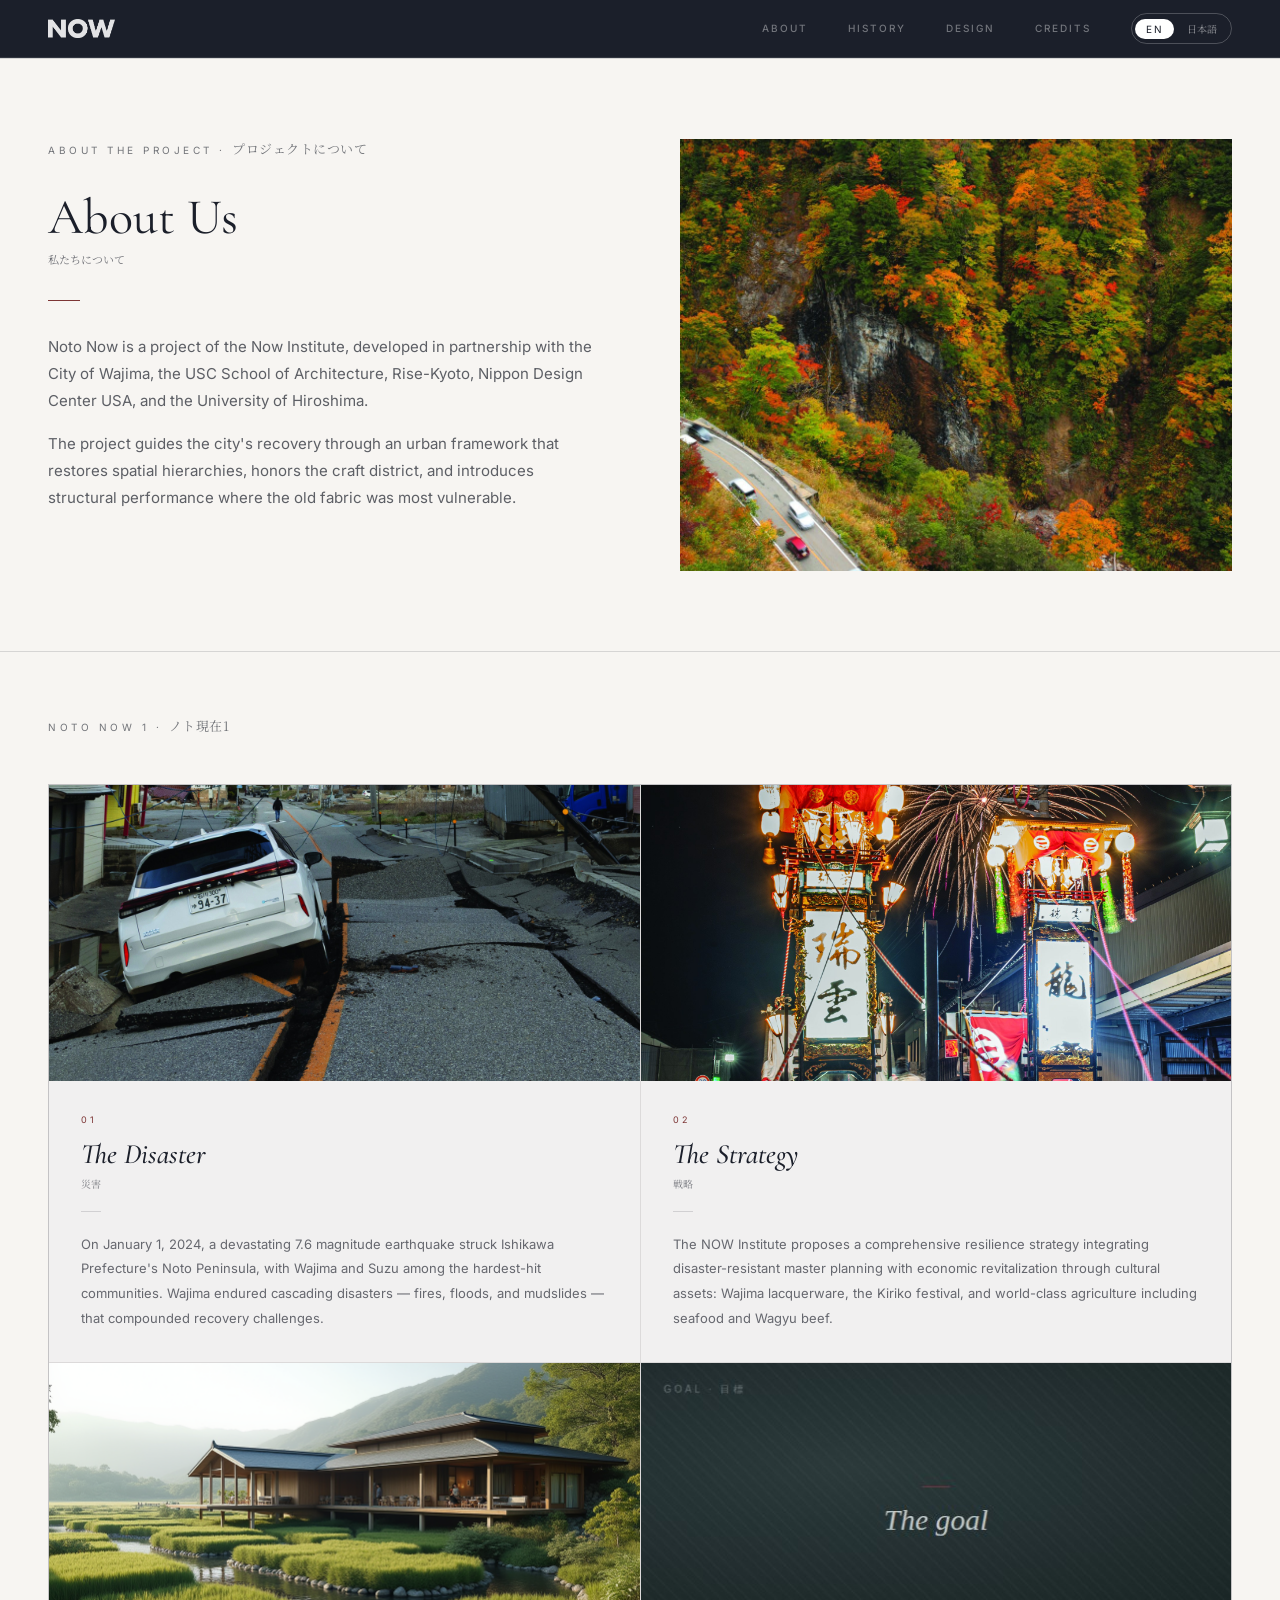
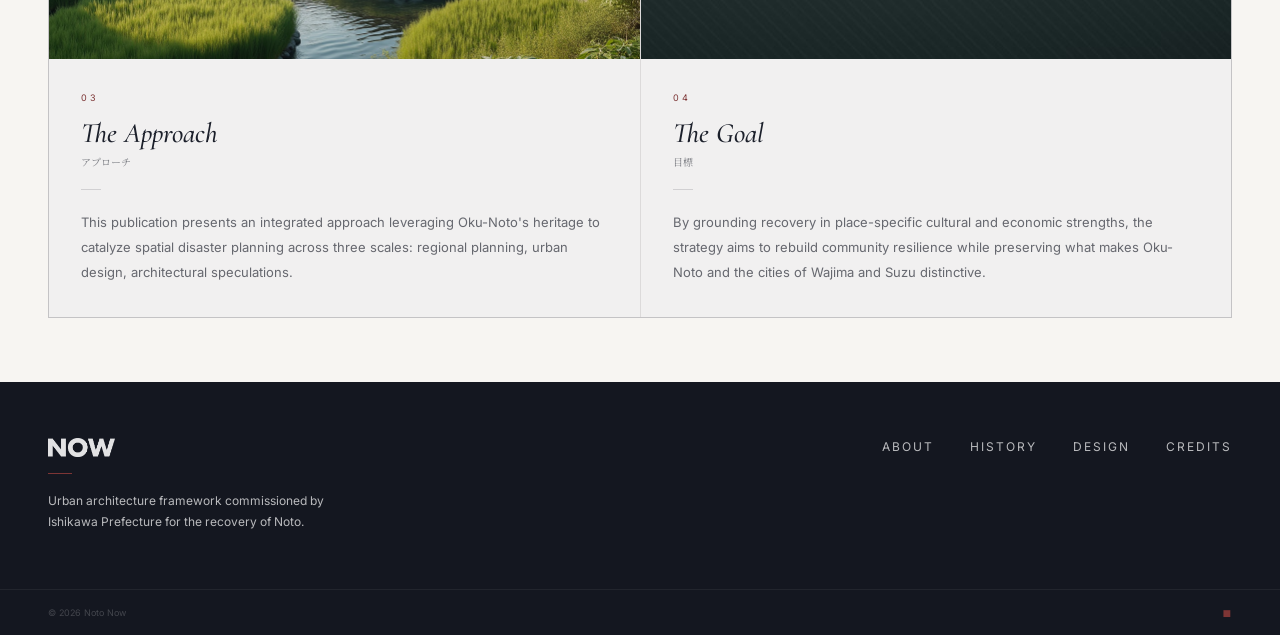
==== commit 17507726: "Enlarge Japanese in eyebrows and unify EN·JP order - Wrap each eyebrow's Japanese in .kicker__jp (13" ====
--- a/about.html
+++ b/about.html
@@ -48,7 +48,7 @@
   <section class="about about--framed" id="about">
     <div class="container about__top">
       <div class="about__intro">
-        <p class="kicker">About the Project · プロジェクトについて</p>
+        <p class="kicker">About the Project · <span class="kicker__jp">プロジェクトについて</span></p>
         <h2 class="about__h2">About Us</h2>
         <p class="about__h2-jp">私たちについて</p>
         <span class="rule about__rule"></span>
@@ -68,7 +68,7 @@
   <!-- ======================= NOTO NOW 1 ========================= -->
   <section class="story">
     <div class="container story__inner">
-      <p class="kicker">Noto Now 1 · ノト現在1</p>
+      <p class="kicker">Noto Now 1 · <span class="kicker__jp">ノト現在1</span></p>
 
       <div class="story__grid">
         <article class="story-card">
--- a/styles.css
+++ b/styles.css
@@ -56,6 +56,13 @@
   letter-spacing: 3.5px;
   text-transform: uppercase;
   color: rgba(27, 31, 42, 0.5);
+}
+/* Japanese half of an eyebrow: larger and untracked so kanji stay legible. */
+.kicker__jp {
+  font-family: var(--jp);
+  font-size: 13px;
+  letter-spacing: 0.5px;
+  text-transform: none;
 }
 
 .kicker--light { color: rgba(255, 255, 255, 0.5); }
@@ -203,8 +210,8 @@
 body.mode-jp .jp-full { display: block; }
 
 /* New JP section headings (base = EN-mode accent look) */
-.heritage__h2-jp { margin-top: 8px; font-family: var(--jp); font-size: 13px; color: rgba(27, 31, 42, 0.6); }
-.docs__h2-jp { margin-top: 8px; font-family: var(--jp); font-size: 13px; color: rgba(255, 255, 255, 0.6); }
+.heritage__h2-jp { margin-top: 8px; font-family: var(--jp); font-size: 13px; color: rgba(27, 31, 42, 0.72); }
+.docs__h2-jp { margin-top: 8px; font-family: var(--jp); font-size: 13px; color: rgba(255, 255, 255, 0.72); }
 
 /* ---- Nav: Japanese leaves the bar in EN mode; English leaves in JP mode ---- */
 body.mode-en .nav__link .jp { display: none; }
@@ -246,11 +253,11 @@
 body.mode-jp .hero__lead .jp { font-size: 15px; line-height: 1.9; color: rgba(255, 255, 255, 0.8); }
 body.mode-jp .damage__body-jp { font-size: 15px; line-height: 2; color: rgba(255, 255, 255, 0.8); margin-top: 10px; }
 body.mode-jp .heritage__lead-jp { font-size: 15px; line-height: 2; color: rgba(27, 31, 42, 0.78); margin-top: 10px; }
-body.mode-jp .hcard__text-jp { font-size: 14px; line-height: 1.95; color: rgba(27, 31, 42, 0.78); margin-top: 14px; }
+body.mode-jp .hcard__text-jp { font-size: 15px; line-height: 1.95; color: rgba(27, 31, 42, 0.78); margin-top: 14px; }
 body.mode-jp .about__text .jp { font-size: 15px; line-height: 2; color: rgba(27, 31, 42, 0.78); }
-body.mode-jp .principle__text-jp { font-size: 14px; line-height: 1.95; color: rgba(27, 31, 42, 0.78); margin-top: 14px; }
-body.mode-jp .stat__jp { font-size: 13px; color: rgba(255, 255, 255, 0.72); }
-body.mode-jp .caption__jp { font-size: 10px; color: rgba(255, 255, 255, 0.72); }
+body.mode-jp .principle__text-jp { font-size: 15px; line-height: 1.95; color: rgba(27, 31, 42, 0.78); margin-top: 14px; }
+body.mode-jp .stat__jp { font-size: 14px; color: rgba(255, 255, 255, 0.72); }
+body.mode-jp .caption__jp { font-size: 13px; color: rgba(255, 255, 255, 0.85); }
 
 /* Hero content */
 .hero__content {
@@ -410,8 +417,9 @@
 /* image mosaic */
 .mosaic {
   display: grid;
-  grid-template-columns: 1fr 1fr;
+  grid-template-columns: 1.6fr 1fr 1fr;
   grid-template-rows: repeat(2, 296px);
+  grid-auto-rows: 296px;
   gap: 0;
   margin-top: 12px;
 }
@@ -420,19 +428,25 @@
   overflow: hidden;
   background: #232734;
 }
+/* Tall vertical feature (Earthquake) on the left; the other four form a
+   2x2 in the remaining two columns. */
+.mosaic__cell--tall { grid-column: 1; grid-row: 1 / 3; }
 .mosaic__cell img {
   position: absolute;
   inset: 0;
   width: 100%;
   height: 100%;
   object-fit: cover;
-  opacity: 0.7;
-}
+  opacity: 1;
+}
+/* The car sits left-of-centre in the roads-collapse photo; bias the crop
+   left so it isn't sliced by the narrow cell. */
+.mosaic__cell img[data-img="hero"] { object-position: 30% center; }
 .mosaic__cell::after {
   content: "";
   position: absolute;
   inset: 0;
-  background: linear-gradient(to top, rgba(27, 31, 42, 0.75) 0%, rgba(0, 0, 0, 0) 55%);
+  background: linear-gradient(to top, rgba(27, 31, 42, 0.8) 0%, rgba(0, 0, 0, 0) 46%);
 }
 .caption {
   position: absolute;
@@ -441,16 +455,16 @@
   z-index: 2;
 }
 .caption__en {
-  font-size: 9px;
+  font-size: 10px;
   letter-spacing: 2px;
   text-transform: uppercase;
-  color: rgba(255, 255, 255, 0.7);
+  color: rgba(255, 255, 255, 0.85);
 }
 .caption__jp {
-  margin-top: 2px;
+  margin-top: 3px;
   font-family: var(--jp);
-  font-size: 8px;
-  color: rgba(255, 255, 255, 0.5);
+  font-size: 10px;
+  color: rgba(255, 255, 255, 0.65);
 }
 
 .damage__note {
@@ -785,11 +799,13 @@
   background: var(--red);
 }
 .footer__brand .desc {
-  font-size: 12px;
+  font-size: 13px;
   font-weight: 400;
   line-height: 1.8;
   color: rgba(255, 255, 255, 0.7);
 }
+/* English footer copy reads slightly smaller; JP keeps its larger size */
+body.mode-en .footer__brand .desc { font-size: 12px; }
 .footer__cols { display: flex; gap: 64px; }
 .footer__col h4 {
   margin: 0 0 14px;
@@ -837,8 +853,9 @@
   .damage__text { flex: none; max-width: 640px; }
   .stats { flex: none; width: 378px; max-width: 100%; margin-top: 0; }
   .mosaic {
-    grid-template-columns: 1fr 1fr;
+    grid-template-columns: 1.6fr 1fr 1fr;
     grid-template-rows: repeat(2, 248px);
+    grid-auto-rows: 248px;
   }
   .about__top { grid-template-columns: 1fr; gap: 48px; }
   .docs__grid { grid-template-columns: 1fr 1fr; }
@@ -860,7 +877,8 @@
 }
 
 @media (max-width: 560px) {
-  .mosaic { grid-template-columns: 1fr; grid-template-rows: repeat(4, 240px); }
+  .mosaic { grid-template-columns: 1fr; grid-template-rows: none; grid-auto-rows: 240px; }
+  .mosaic__cell--tall { grid-column: auto; grid-row: auto; }
   .stats { grid-template-columns: 1fr 1fr; width: 100%; }
   .docs__grid { grid-template-columns: 1fr; }
   .damage__bar { padding: 16px 24px; }
@@ -1011,7 +1029,7 @@
 }
 .spec__desc {
   margin-top: 16px;
-  font-size: 13px;
+  font-size: 14px;
   line-height: 1.85;
   color: rgba(27, 31, 42, 0.65);
   max-width: 576px;
@@ -1075,7 +1093,7 @@
 }
 
 /* Speculations card subtitle (accent in the other language) */
-.spec__subtitle { margin-top: 4px; font-size: 11px; line-height: 1.5; color: rgba(27, 31, 42, 0.5); }
+.spec__subtitle { margin-top: 4px; font-size: 12px; line-height: 1.5; color: rgba(27, 31, 42, 0.5); }
 
 /* ============================================================
    ABOUT PAGE (about.html)
@@ -1106,7 +1124,7 @@
   overflow: hidden;
   background: var(--stone);
 }
-.story-card__img img { width: 100%; height: 100%; object-fit: cover; display: block; opacity: 0.85; }
+.story-card__img img { width: 100%; height: 100%; object-fit: cover; display: block; opacity: 1; }
 .story-card__img img[data-img="goal"] { object-position: 50% 32%; }
 .story-card__body { padding: 32px; }
 .story-card__no {
@@ -1140,13 +1158,13 @@
 }
 .story-card__text {
   font-family: var(--sans);
-  font-size: 12px;
+  font-size: 13px;
   line-height: 1.9;
   color: rgba(27, 31, 42, 0.65);
   margin: 0;
 }
 .story-card__text-jp {
-  font-size: 12px;
+  font-size: 14px;
   line-height: 2;
   color: rgba(27, 31, 42, 0.75);
   margin: 0;
@@ -1313,7 +1331,7 @@
   font-size: clamp(38px, 4.6vw, 62px); line-height: 1.07; letter-spacing: -0.5px;
   color: #f5f2ec; margin: 32px 0 0;
 }
-.dz-hero__h1-jp { margin-top: 24px; font-size: 11px; line-height: 1.9; color: rgba(255,255,255,0.32); }
+.dz-hero__h1-jp { margin-top: 24px; font-size: 11px; line-height: 1.9; color: rgba(255,255,255,0.5); }
 .dz-hero__right { padding-left: 64px; }
 .dz-hero__item { padding: 32px 0; }
 .dz-hero__item + .dz-hero__item { border-top: 1px solid rgba(255,255,255,0.1); }
@@ -1324,9 +1342,9 @@
   text-transform: uppercase; color: #fff;
 }
 .dz-hero__item-title { font-family: var(--serif); font-style: italic; font-size: 22px; color: #f5f2ec; }
-.dz-hero__item-jp { font-size: 10px; color: rgba(255,255,255,0.32); }
+.dz-hero__item-jp { font-size: 11px; color: rgba(255,255,255,0.52); }
 .dz-hero__item-body {
-  font-family: var(--sans); font-size: 13px; line-height: 1.85;
+  font-family: var(--sans); font-size: 14px; line-height: 1.85;
   color: rgba(255,255,255,0.5); margin: 16px 0 0;
 }
 
@@ -1349,10 +1367,10 @@
   font-family: var(--serif); font-style: italic; font-weight: 400; font-size: 15px;
   color: rgba(255,255,255,0.6); margin: 10px 0 0;
 }
-.dz-scale__title-jp { font-size: 10px; color: rgba(255,255,255,0.4); margin: 4px 0 0; }
+.dz-scale__title-jp { font-size: 11px; color: rgba(255,255,255,0.58); margin: 4px 0 0; }
 .dz-scale__desc {
-  font-family: var(--sans); font-size: 11px; line-height: 1.7;
-  color: rgba(255,255,255,0.3); margin: 6px 0 0;
+  font-family: var(--sans); font-size: 12px; line-height: 1.7;
+  color: rgba(255,255,255,0.5); margin: 6px 0 0;
 }
 
 /* --- C · Three challenges (light, expandable accordion) --- */
@@ -1380,7 +1398,7 @@
   line-height: 1.05; color: var(--ink); margin: 0;
   transition: color 0.3s ease;
 }
-.dz-chal-row__jp { margin: 6px 0 0; font-size: 11px; color: rgba(27,31,42,0.45); }
+.dz-chal-row__jp { margin: 6px 0 0; font-size: 11px; color: rgba(27,31,42,0.6); }
 /* + / × toggle affordance */
 .dz-chal-row__toggle {
   margin-left: auto; flex: none; position: relative;
@@ -1425,7 +1443,7 @@
   margin: 0 0 40px 64px;
   padding-left: 32px;
   border-left: 1px solid rgba(27,31,42,0.15);
-  font-family: var(--sans); font-size: 13px; line-height: 1.85;
+  font-family: var(--sans); font-size: 14px; line-height: 1.85;
   color: rgba(27,31,42,0.68);
 }
 .dz-chal-panel__body.jp { font-size: 12px; line-height: 2; color: rgba(27,31,42,0.55); }
@@ -1449,13 +1467,13 @@
   font-family: var(--serif); font-style: italic; font-weight: 400; font-size: 24px;
   color: #f5f2ec; margin: 16px 0 0;
 }
-.dz-strat-col__sub { margin: 4px 0 0; font-size: 10px; color: rgba(255,255,255,0.28); }
+.dz-strat-col__sub { margin: 4px 0 0; font-size: 10px; color: rgba(255,255,255,0.5); }
 .dz-strat-col__rule { display: block; width: 20px; height: 1px; background: rgba(255,255,255,0.15); margin: 20px 0; }
 .dz-strat-col__body {
-  font-family: var(--sans); font-size: 13px; line-height: 1.85;
+  font-family: var(--sans); font-size: 14px; line-height: 1.85;
   color: rgba(255,255,255,0.5); margin: 0;
 }
-.dz-strat-col__body.jp { font-size: 11px; line-height: 2; color: rgba(255,255,255,0.32); }
+.dz-strat-col__body.jp { font-size: 12px; line-height: 2; color: rgba(255,255,255,0.5); }
 
 /* --- E · Four Regional Strategies (map diagram) --- */
 .dz-regional { background: var(--paper); padding: 72px 0 88px; }
@@ -1490,15 +1508,15 @@
   font-family: var(--sans); font-size: 11px; font-weight: 500; letter-spacing: 0.5px;
   text-transform: uppercase; color: var(--ink);
 }
-.dz-map-card__jp { margin: 3px 0 0; font-size: 9px; color: rgba(27,31,42,0.45); }
+.dz-map-card__jp { margin: 3px 0 0; font-size: 11px; color: rgba(27,31,42,0.6); }
 .dz-map-card__body {
-  font-family: var(--sans); font-size: 10px; line-height: 1.6;
+  font-family: var(--sans); font-size: 12px; line-height: 1.6;
   color: rgba(27,31,42,0.6); margin: 8px 0 0;
 }
 /* JP mode: promote the Japanese subtitle to the card lead, shrink the English */
 body.mode-jp .dz-map-card__title { font-size: 9px; opacity: 0.5; }
-body.mode-jp .dz-map-card__jp { font-size: 12px; color: var(--ink); margin-top: 2px; }
-body.mode-jp .dz-map-card__body.jp { font-size: 11px; line-height: 1.7; color: rgba(27,31,42,0.7); }
+body.mode-jp .dz-map-card__jp { font-size: 13px; color: var(--ink); margin-top: 2px; }
+body.mode-jp .dz-map-card__body.jp { font-size: 13px; line-height: 1.7; color: rgba(27,31,42,0.7); }
 
 /* --- F · Three urban strategies for Wajima (light image cards) --- */
 .dz-urban { background: var(--paper); }
@@ -1508,7 +1526,7 @@
   font-family: var(--serif); font-weight: 400; font-size: clamp(34px, 4.8vw, 50px);
   line-height: 1.15; color: var(--ink); margin: 0;
 }
-.dz-urban__title-jp { font-family: var(--jp); font-size: 13px; color: rgba(27,31,42,0.5); margin: 8px 0 0; }
+.dz-urban__title-jp { font-family: var(--jp); font-size: 13px; color: rgba(27,31,42,0.62); margin: 8px 0 0; }
 .dz-urban__divider { height: 1px; background: rgba(27,31,42,0.15); margin: 32px 0 0; }
 .dz-urban__grid { display: grid; grid-template-columns: repeat(3, 1fr); gap: 16px; margin-top: 8px; }
 .dz-urban-card {
@@ -1526,13 +1544,13 @@
   font-family: var(--serif); font-style: italic; font-weight: 500; font-size: 24px;
   color: var(--ink); margin: 12px 0 0;
 }
-.dz-urban-card__jp { margin: 4px 0 0; font-size: 10px; color: rgba(27,31,42,0.5); }
+.dz-urban-card__jp { margin: 4px 0 0; font-size: 10px; color: rgba(27,31,42,0.64); }
 .dz-urban-card__rule { display: block; width: 20px; height: 1px; background: rgba(27,31,42,0.15); margin: 20px 0; }
 .dz-urban-card__text {
-  font-family: var(--sans); font-size: 13px; line-height: 1.85;
+  font-family: var(--sans); font-size: 14px; line-height: 1.85;
   color: rgba(27,31,42,0.7); margin: 0;
 }
-.dz-urban-card__text.jp { font-size: 11px; line-height: 2; color: rgba(27,31,42,0.5); }
+.dz-urban-card__text.jp { font-size: 12px; line-height: 2; color: rgba(27,31,42,0.64); }
 
 /* --- G · Suzu: Disaster Response Plan (text left, image right) --- */
 .dz-suzu { background: var(--paper); }
@@ -1545,13 +1563,13 @@
   font-family: var(--serif); font-weight: 400; font-size: clamp(34px, 4.8vw, 50px);
   line-height: 1.15; color: var(--ink); margin: 0;
 }
-.dz-suzu__title-jp { font-family: var(--jp); font-size: 13px; color: rgba(27,31,42,0.5); margin: 8px 0 0; }
+.dz-suzu__title-jp { font-family: var(--jp); font-size: 13px; color: rgba(27,31,42,0.62); margin: 8px 0 0; }
 .dz-suzu__rule { display: block; width: 32px; height: 1px; background: var(--red); margin: 28px 0 0; }
 .dz-suzu__body {
-  font-family: var(--sans); font-size: 13px; line-height: 1.9; color: rgba(27,31,42,0.7);
+  font-family: var(--sans); font-size: 14px; line-height: 1.9; color: rgba(27,31,42,0.7);
   margin: 24px 0 0;
 }
-.dz-suzu__body.jp { font-size: 11px; line-height: 2; color: rgba(27,31,42,0.5); margin-top: 12px; }
+.dz-suzu__body.jp { font-size: 12px; line-height: 2; color: rgba(27,31,42,0.64); margin-top: 12px; }
 .dz-suzu__media { aspect-ratio: 547 / 360; overflow: hidden; background: var(--stone); }
 .dz-suzu__media img { width: 100%; height: 100%; object-fit: cover; display: block; }
 
@@ -1576,10 +1594,23 @@
   /* stack the map: keep the full diagram (map + route + dots) as one figure,
      then flow the four cards below it — nothing is hidden. */
   .dz-map { position: static; aspect-ratio: auto; display: flex; flex-direction: column; align-items: center; gap: 28px; }
-  .dz-map__figure { position: relative; inset: auto; width: 100%; max-width: 520px; aspect-ratio: 820 / 635; }
-  /* stacked: drop the connector lines, keep only the red route */
+  /* Crop the wide canvas down to just the peninsula band and scale it up,
+     since the cards now sit below and no longer need the side room. The
+     peninsula image and the route overlay share the same 820×635 space, so
+     both are re-mapped by the identical factor — no distortion. */
+  .dz-map__figure {
+    position: relative; inset: auto; width: 100%; max-width: 560px;
+    aspect-ratio: 440 / 615; overflow: hidden;
+  }
+  .dz-map__peninsula { left: 13.64%; top: 4.88%; width: 72.73%; }
+  /* Drop the connector overlay (it points at the desktop corner cards),
+     and re-map the route overlay by the same factor as the peninsula so
+     the necklace route stays registered on the cropped, enlarged map. */
   .dz-map__overlay--full { display: none; }
-  .dz-map__overlay--route { display: block; }
+  .dz-map__overlay--route {
+    display: block; max-width: none; /* override global img{max-width:100%} */
+    left: -36.36%; top: -1.63%; width: 186.36%; height: 103.25%;
+  }
   .dz-map__card { position: static; width: 100%; max-width: 460px; }
   .dz-map__card--tl, .dz-map__card--bl, .dz-map__card--tr, .dz-map__card--br { left: auto; top: auto; }
 }
@@ -1598,12 +1629,12 @@
 }
 body.mode-jp .dz-hero__item-title { font-size: 14px; opacity: 0.5; }
 body.mode-jp .dz-hero__item-jp { font-size: 18px; color: #f5f2ec; }
-body.mode-jp .dz-hero__item-body.jp { font-size: 13px; line-height: 2; color: rgba(255,255,255,0.6); }
+body.mode-jp .dz-hero__item-body.jp { font-size: 15px; line-height: 2; color: rgba(255,255,255,0.6); }
 
 /* B · Three scales (dark) */
 body.mode-jp .dz-scale__title { font-size: 12px; opacity: 0.5; }
 body.mode-jp .dz-scale__title-jp { font-size: 17px; color: rgba(255,255,255,0.85); margin-top: 6px; }
-body.mode-jp .dz-scale__desc.jp { font-size: 12px; line-height: 1.9; color: rgba(255,255,255,0.45); }
+body.mode-jp .dz-scale__desc.jp { font-size: 14px; line-height: 1.9; color: rgba(255,255,255,0.45); }
 
 /* C · Challenges (light) */
 body.mode-jp .dz-chal-row__title { font-size: clamp(20px, 2.6vw, 30px); opacity: 0.5; }
@@ -1611,19 +1642,19 @@
   font-family: var(--jp); font-size: clamp(26px, 3.4vw, 42px); line-height: 1.2;
   color: var(--ink); margin-top: 4px;
 }
-body.mode-jp .dz-chal-panel__body.jp { font-size: 14px; line-height: 2; color: rgba(27,31,42,0.72); }
+body.mode-jp .dz-chal-panel__body.jp { font-size: 15px; line-height: 2; color: rgba(27,31,42,0.72); }
 body.mode-jp .dz-chal-row:hover .dz-chal-row__jp,
 body.mode-jp .dz-chal-item.is-open .dz-chal-row__jp { color: var(--red); }
 
 /* D · Strategies (dark) */
 body.mode-jp .dz-strat-col__title { font-size: 15px; opacity: 0.5; }
 body.mode-jp .dz-strat-col__sub { font-size: 22px; color: #f5f2ec; margin-top: 6px; }
-body.mode-jp .dz-strat-col__body.jp { font-size: 13px; line-height: 2; color: rgba(255,255,255,0.6); }
+body.mode-jp .dz-strat-col__body.jp { font-size: 14px; line-height: 2; color: rgba(255,255,255,0.6); }
 
 /* F · Urban strategy cards (light) */
 body.mode-jp .dz-urban-card__title { font-size: 15px; opacity: 0.5; }
 body.mode-jp .dz-urban-card__jp { font-size: 20px; color: var(--ink); margin-top: 6px; }
-body.mode-jp .dz-urban-card__text.jp { font-size: 13px; line-height: 2; color: rgba(27,31,42,0.72); }
+body.mode-jp .dz-urban-card__text.jp { font-size: 14px; line-height: 2; color: rgba(27,31,42,0.72); }
 
 /* F · Urban strategies section title (light) */
 body.mode-jp .dz-urban__title { font-size: clamp(22px, 2.6vw, 30px); opacity: 0.5; }
@@ -1632,7 +1663,7 @@
 /* G · Suzu disaster response plan (light) */
 body.mode-jp .dz-suzu__title { font-size: clamp(22px, 2.6vw, 30px); opacity: 0.5; }
 body.mode-jp .dz-suzu__title-jp { font-size: 24px; color: var(--ink); margin-top: 6px; }
-body.mode-jp .dz-suzu__body.jp { font-size: 13px; line-height: 2; color: rgba(27,31,42,0.72); }
+body.mode-jp .dz-suzu__body.jp { font-size: 15px; line-height: 2; color: rgba(27,31,42,0.72); }
 
 /* ============================================================
    CREDITS PAGE (credits.html)
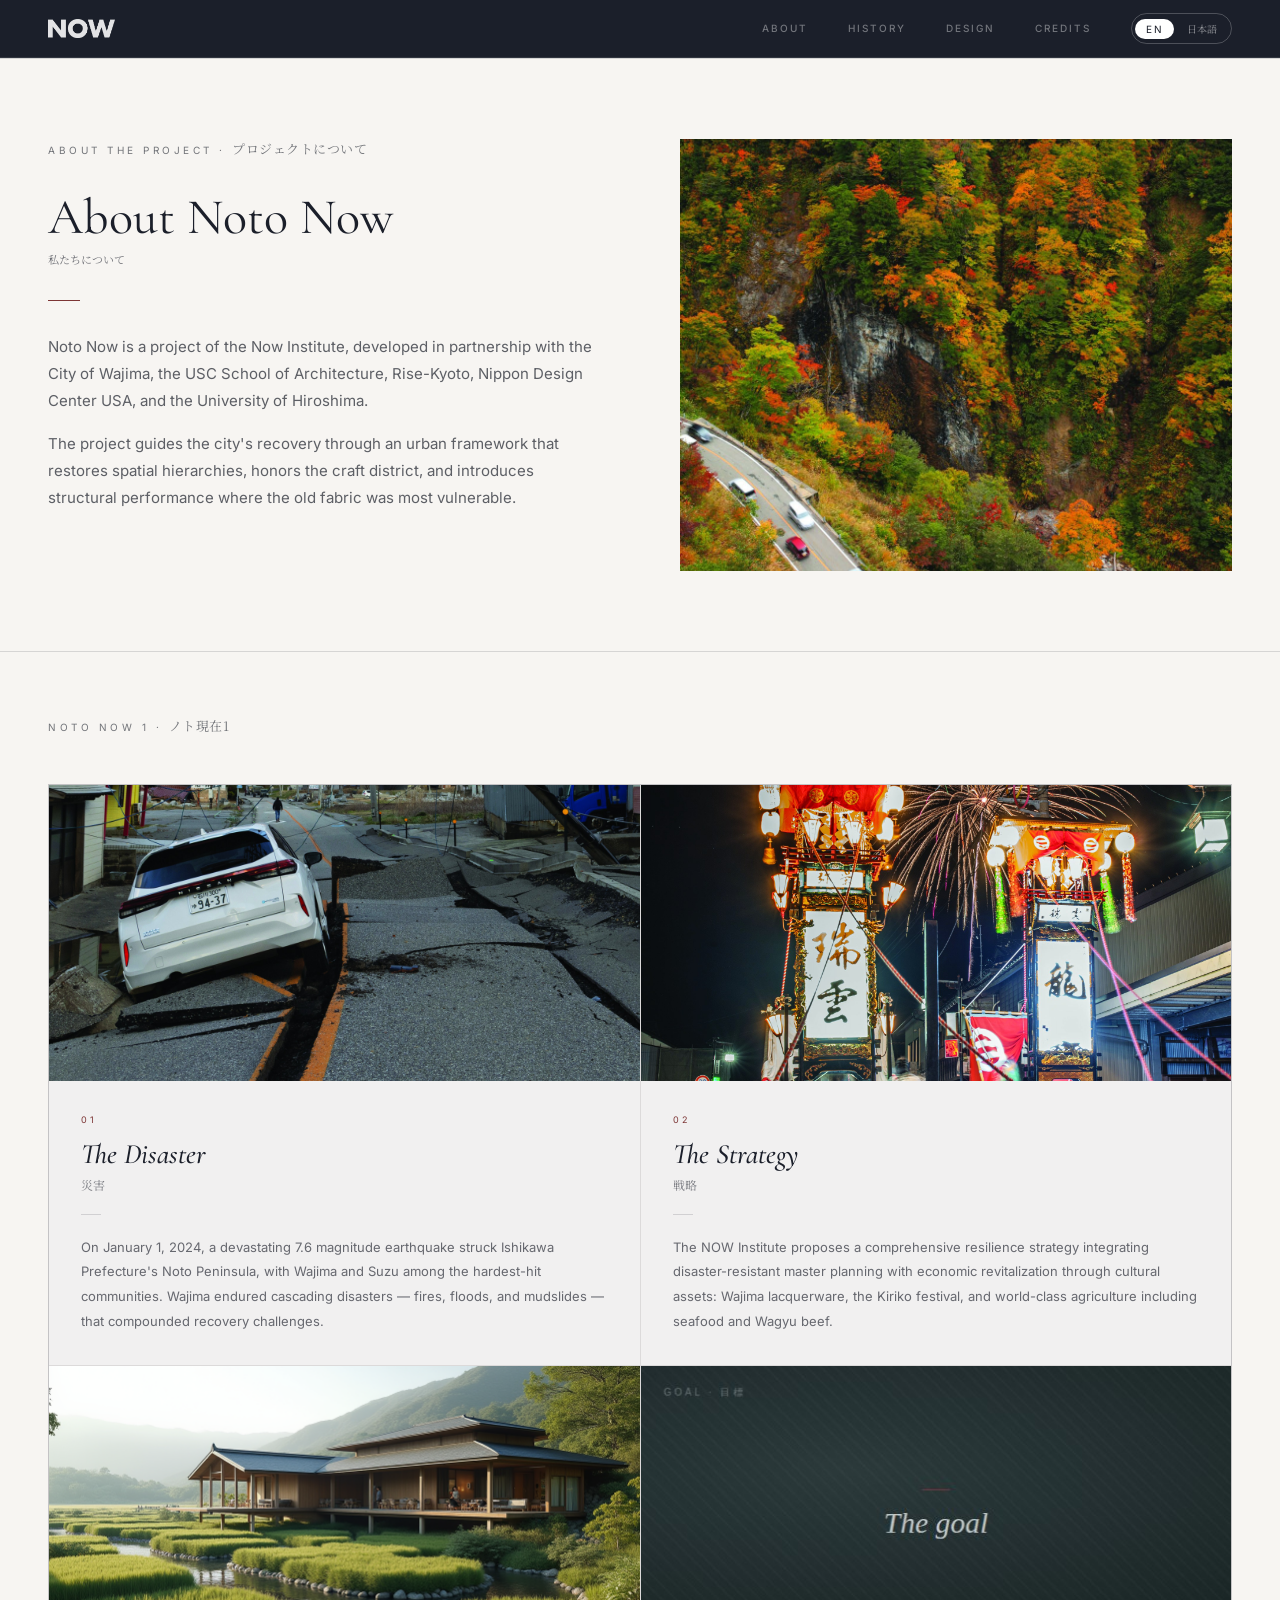
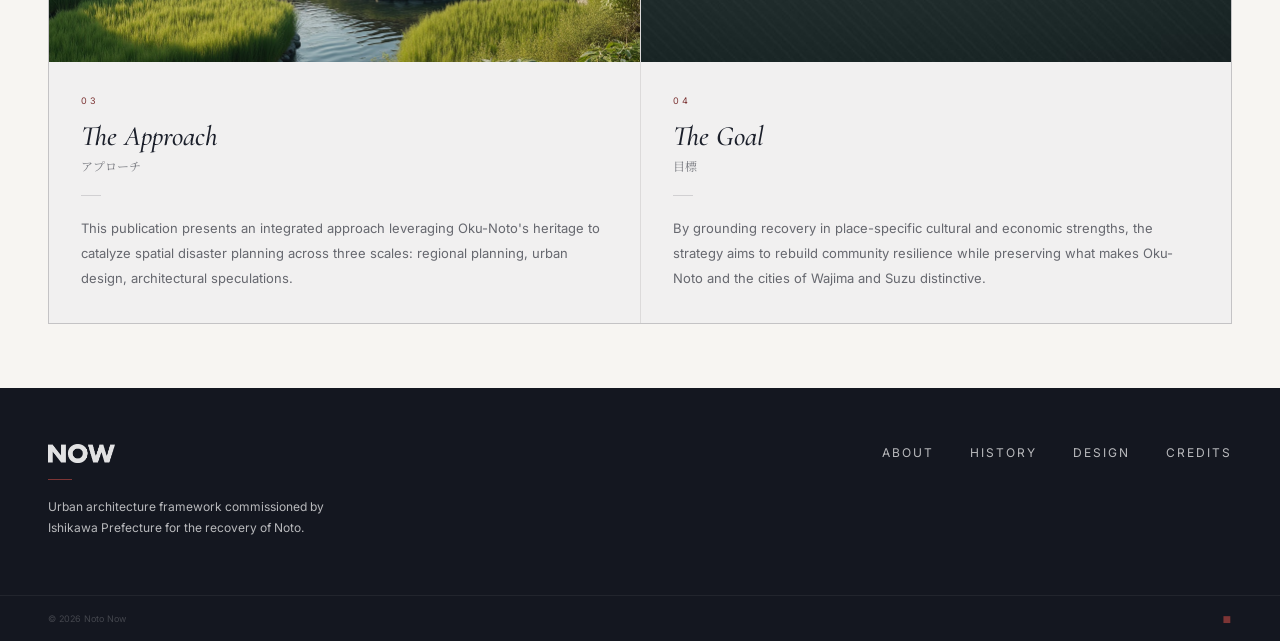
==== commit 82b526ff: "Add keyword-focused H1s for SEO - /about: add an <h1> ("About Noto Now") — the page had none (was an" ====
--- a/about.html
+++ b/about.html
@@ -49,7 +49,7 @@
     <div class="container about__top">
       <div class="about__intro">
         <p class="kicker">About the Project · <span class="kicker__jp">プロジェクトについて</span></p>
-        <h2 class="about__h2">About Us</h2>
+        <h1 class="about__h2">About Noto Now</h1>
         <p class="about__h2-jp">私たちについて</p>
         <span class="rule about__rule"></span>
         <div class="about__text">
--- a/styles.css
+++ b/styles.css
@@ -68,6 +68,10 @@
 .kicker--light { color: rgba(255, 255, 255, 0.5); }
 
 .jp { font-family: var(--jp); }
+/* Force Japanese to Noto Serif JP even inside sans body blocks (e.g. the
+   design page reuses .dz-*__body for both languages, and the sans rule
+   would otherwise win by source order). */
+body .jp { font-family: var(--jp); }
 
 /* small red rule used as a section marker */
 .rule {
@@ -216,7 +220,7 @@
 /* ---- Nav: Japanese leaves the bar in EN mode; English leaves in JP mode ---- */
 body.mode-en .nav__link .jp { display: none; }
 body.mode-jp .nav__link .en { display: none; }
-body.mode-jp .nav__link .jp { font-size: 12px; color: #fff; letter-spacing: 1px; }
+body.mode-jp .nav__link .jp { font-size: 14px; color: #fff; letter-spacing: 1px; }
 
 /* ---- EN mode: lift the Japanese accents so they read clearly ---- */
 body.mode-en .hero__title-jp { color: rgba(255, 255, 255, 0.78); }
@@ -779,6 +783,13 @@
   line-height: 1.25;
   color: rgba(255, 255, 255, 0.7);
 }
+.dcard__title-jp {
+  margin-top: 4px;
+  font-family: var(--jp);
+  font-size: 13px;
+  line-height: 1.5;
+  color: rgba(255, 255, 255, 0.7);
+}
 
 /* ============================================================
    FOOTER (dark)
@@ -799,7 +810,7 @@
   background: var(--red);
 }
 .footer__brand .desc {
-  font-size: 13px;
+  font-size: 14px;
   font-weight: 400;
   line-height: 1.8;
   color: rgba(255, 255, 255, 0.7);
@@ -828,7 +839,7 @@
   font-size: 12px; letter-spacing: 2px; text-transform: uppercase;
   color: rgba(255, 255, 255, 0.7); transition: color 0.2s ease;
 }
-.footer__nav a .jp { font-family: var(--jp); letter-spacing: normal; text-transform: none; }
+.footer__nav a .jp { font-family: var(--jp); font-size: 14px; letter-spacing: normal; text-transform: none; }
 .footer__nav a:hover { color: #fff; }
 .footer__bar {
   border-top: 1px solid rgba(255, 255, 255, 0.06);
@@ -1145,7 +1156,7 @@
 }
 .story-card__title-jp {
   margin-top: 4px;
-  font-size: 10px;
+  font-size: 12px;
   line-height: 1.5;
   color: rgba(27, 31, 42, 0.55);
 }
@@ -1331,7 +1342,7 @@
   font-size: clamp(38px, 4.6vw, 62px); line-height: 1.07; letter-spacing: -0.5px;
   color: #f5f2ec; margin: 32px 0 0;
 }
-.dz-hero__h1-jp { margin-top: 24px; font-size: 11px; line-height: 1.9; color: rgba(255,255,255,0.5); }
+.dz-hero__h1-jp { margin-top: 24px; font-size: 12px; line-height: 1.9; color: rgba(255,255,255,0.5); }
 .dz-hero__right { padding-left: 64px; }
 .dz-hero__item { padding: 32px 0; }
 .dz-hero__item + .dz-hero__item { border-top: 1px solid rgba(255,255,255,0.1); }
@@ -1342,7 +1353,7 @@
   text-transform: uppercase; color: #fff;
 }
 .dz-hero__item-title { font-family: var(--serif); font-style: italic; font-size: 22px; color: #f5f2ec; }
-.dz-hero__item-jp { font-size: 11px; color: rgba(255,255,255,0.52); }
+.dz-hero__item-jp { font-size: 12px; color: rgba(255,255,255,0.52); }
 .dz-hero__item-body {
   font-family: var(--sans); font-size: 14px; line-height: 1.85;
   color: rgba(255,255,255,0.5); margin: 16px 0 0;
@@ -1367,7 +1378,7 @@
   font-family: var(--serif); font-style: italic; font-weight: 400; font-size: 15px;
   color: rgba(255,255,255,0.6); margin: 10px 0 0;
 }
-.dz-scale__title-jp { font-size: 11px; color: rgba(255,255,255,0.58); margin: 4px 0 0; }
+.dz-scale__title-jp { font-size: 12px; color: rgba(255,255,255,0.58); margin: 4px 0 0; }
 .dz-scale__desc {
   font-family: var(--sans); font-size: 12px; line-height: 1.7;
   color: rgba(255,255,255,0.5); margin: 6px 0 0;
@@ -1398,7 +1409,7 @@
   line-height: 1.05; color: var(--ink); margin: 0;
   transition: color 0.3s ease;
 }
-.dz-chal-row__jp { margin: 6px 0 0; font-size: 11px; color: rgba(27,31,42,0.6); }
+.dz-chal-row__jp { margin: 6px 0 0; font-size: 12px; color: rgba(27,31,42,0.6); }
 /* + / × toggle affordance */
 .dz-chal-row__toggle {
   margin-left: auto; flex: none; position: relative;
@@ -1467,7 +1478,7 @@
   font-family: var(--serif); font-style: italic; font-weight: 400; font-size: 24px;
   color: #f5f2ec; margin: 16px 0 0;
 }
-.dz-strat-col__sub { margin: 4px 0 0; font-size: 10px; color: rgba(255,255,255,0.5); }
+.dz-strat-col__sub { margin: 4px 0 0; font-size: 12px; color: rgba(255,255,255,0.5); }
 .dz-strat-col__rule { display: block; width: 20px; height: 1px; background: rgba(255,255,255,0.15); margin: 20px 0; }
 .dz-strat-col__body {
   font-family: var(--sans); font-size: 14px; line-height: 1.85;
@@ -1508,7 +1519,7 @@
   font-family: var(--sans); font-size: 11px; font-weight: 500; letter-spacing: 0.5px;
   text-transform: uppercase; color: var(--ink);
 }
-.dz-map-card__jp { margin: 3px 0 0; font-size: 11px; color: rgba(27,31,42,0.6); }
+.dz-map-card__jp { margin: 3px 0 0; font-size: 12px; color: rgba(27,31,42,0.6); }
 .dz-map-card__body {
   font-family: var(--sans); font-size: 12px; line-height: 1.6;
   color: rgba(27,31,42,0.6); margin: 8px 0 0;
@@ -1544,7 +1555,7 @@
   font-family: var(--serif); font-style: italic; font-weight: 500; font-size: 24px;
   color: var(--ink); margin: 12px 0 0;
 }
-.dz-urban-card__jp { margin: 4px 0 0; font-size: 10px; color: rgba(27,31,42,0.64); }
+.dz-urban-card__jp { margin: 4px 0 0; font-size: 12px; color: rgba(27,31,42,0.64); }
 .dz-urban-card__rule { display: block; width: 20px; height: 1px; background: rgba(27,31,42,0.15); margin: 20px 0; }
 .dz-urban-card__text {
   font-family: var(--sans); font-size: 14px; line-height: 1.85;
@@ -1721,9 +1732,9 @@
 /* JP mode: lead with the Japanese reading, recede the English name */
 body.mode-jp .credit { align-items: center; }
 body.mode-jp .credit__name { font-size: 12px; color: rgba(27,31,42,0.5); }
-body.mode-jp .credit__jp { font-size: 21px; line-height: 1.35; color: var(--ink); }
+body.mode-jp .credit__jp { font-size: 17px; line-height: 1.35; color: var(--ink); }
 body.mode-jp .credit-group__title { font-size: 15px; opacity: 0.55; }
-body.mode-jp .credit-group__jp { font-size: 28px; color: var(--ink); }
+body.mode-jp .credit-group__jp { font-size: 22px; color: var(--ink); }
 
 @media (max-width: 820px) {
   .credits__grid { grid-template-columns: 1fr; row-gap: 64px; }
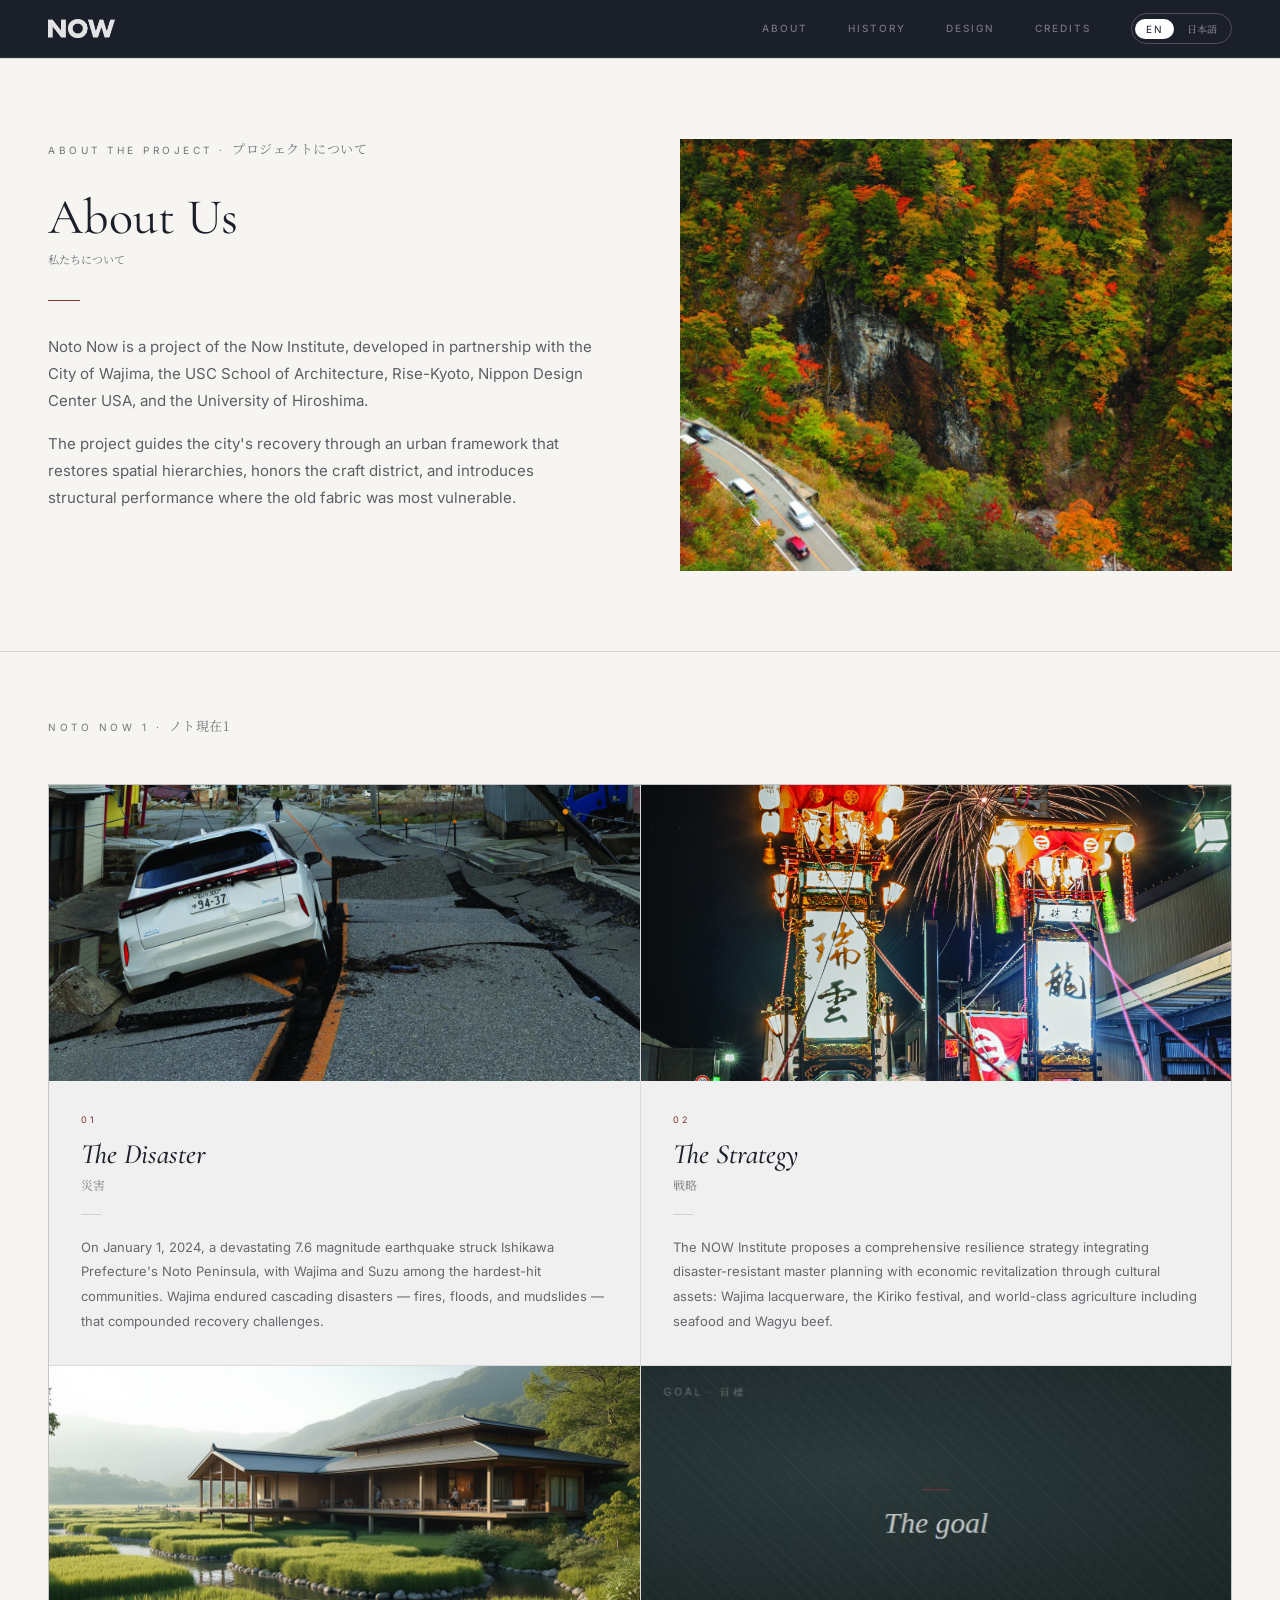
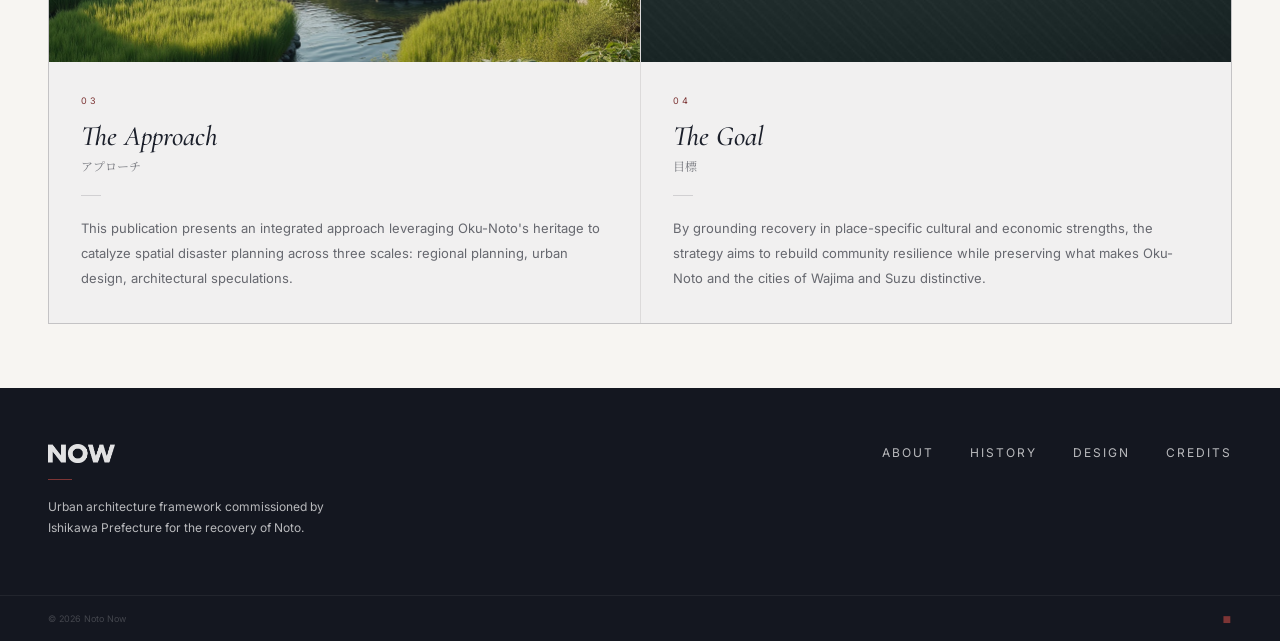
==== commit bfd6a32a: "Use "About Us" as the /about H1 Co-Authored-By: Claude Opus 4.8 <noreply@anthropic.com> Claude-Sessi" ====
--- a/about.html
+++ b/about.html
@@ -49,7 +49,7 @@
     <div class="container about__top">
       <div class="about__intro">
         <p class="kicker">About the Project · <span class="kicker__jp">プロジェクトについて</span></p>
-        <h1 class="about__h2">About Noto Now</h1>
+        <h1 class="about__h2">About Us</h1>
         <p class="about__h2-jp">私たちについて</p>
         <span class="rule about__rule"></span>
         <div class="about__text">
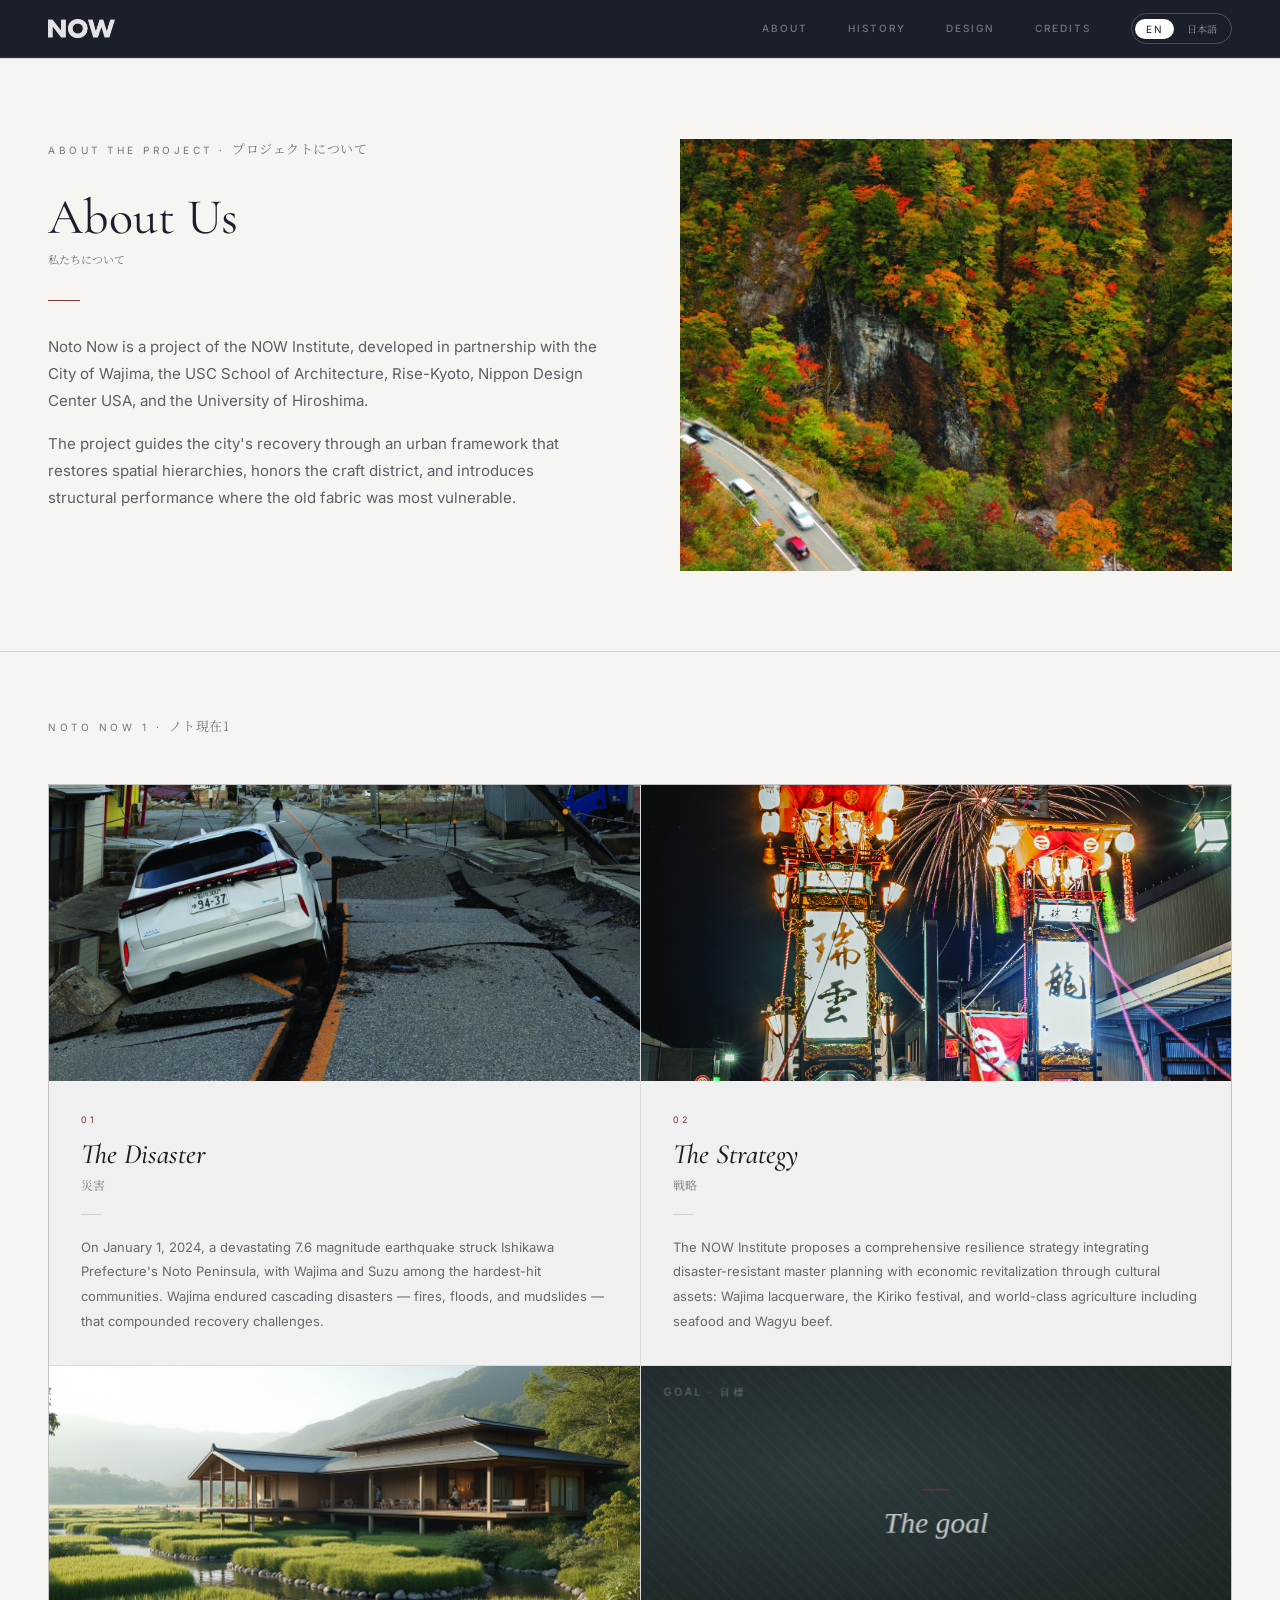
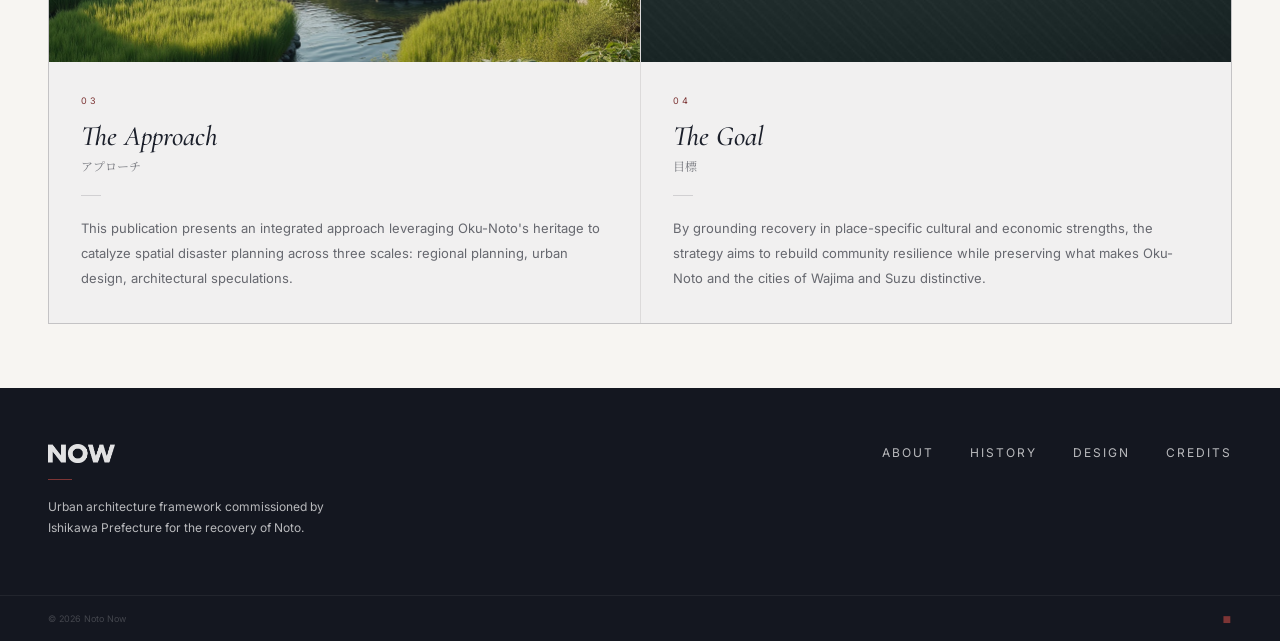
==== commit 2f15e547: "Standardize NOW Institute casing, em-dashes; enlarge credits text - Fix "Now Institute" -> "NOW Inst" ====
--- a/about.html
+++ b/about.html
@@ -3,8 +3,8 @@
 <head>
   <meta charset="UTF-8" />
   <meta name="viewport" content="width=device-width, initial-scale=1.0" />
-  <title>About · Noto Now</title>
-  <meta name="description" content="About Noto Now — an architecture and urban recovery framework for Japan's Noto Peninsula: the disaster, the strategy, the approach, and the goal." />
+  <title>About Us · Noto Now — Noto Peninsula Recovery Project</title>
+  <meta name="description" content="About Noto Now, a NOW Institute project rebuilding Japan's Noto Peninsula after the 2024 earthquake: its disaster context, recovery strategy, and design approach." />
   <!-- Latin display + body fonts are self-hosted (bundled in /fonts) so they
        always render, independent of any CDN. -->
   <link rel="stylesheet" href="fonts.css" />
@@ -53,9 +53,9 @@
         <p class="about__h2-jp">私たちについて</p>
         <span class="rule about__rule"></span>
         <div class="about__text">
-          <p class="t-en">Noto Now is a project of the Now Institute, developed in partnership with the City of Wajima, the USC School of Architecture, Rise-Kyoto, Nippon Design Center USA, and the University of Hiroshima.</p>
+          <p class="t-en">Noto Now is a project of the NOW Institute, developed in partnership with the City of Wajima, the USC School of Architecture, Rise-Kyoto, Nippon Design Center USA, and the University of Hiroshima.</p>
           <p class="t-en">The project guides the city's recovery through an urban framework that restores spatial hierarchies, honors the craft district, and introduces structural performance where the old fabric was most vulnerable.</p>
-          <p class="jp jp-full">Noto NowはNow Instituteのプロジェクトで、輪島市、USC建築学部、Rise-Kyoto、Nippon Design Center USA、広島大学との協力で開発されました。このプロジェクトは、空間階層を回復し、工芸地区を尊重し、古い建物構造が最も脆弱だった場所に構造性能を導入する都市フレームワークを通じて、市の復興を導きます。</p>
+          <p class="jp jp-full">Noto NowはNOW Instituteのプロジェクトで、輪島市、USC建築学部、Rise-Kyoto、Nippon Design Center USA、広島大学との協力で開発されました。このプロジェクトは、空間階層を回復し、工芸地区を尊重し、古い建物構造が最も脆弱だった場所に構造性能を導入する都市フレームワークを通じて、市の復興を導きます。</p>
         </div>
       </div>
 
--- a/styles.css
+++ b/styles.css
@@ -1010,7 +1010,9 @@
 }
 .spec__frame {
   width: 100%;
-  aspect-ratio: 16 / 9;
+  /* Cap the height so the image doesn't dominate laptop screens; keeps
+     full width (no aspect-ratio, so it can't shrink horizontally). */
+  height: clamp(300px, 40vw, 500px);
   overflow: hidden;
   background: #20242e;
 }
@@ -1105,6 +1107,9 @@
 
 /* Speculations card subtitle (accent in the other language) */
 .spec__subtitle { margin-top: 4px; font-size: 12px; line-height: 1.5; color: rgba(27, 31, 42, 0.5); }
+/* When the subtitle shows the English title (JP mode, no .jp class), use the
+   display serif instead of inheriting the sans body font. */
+.spec__subtitle:not(.jp) { font-family: var(--serif); font-size: 15px; }
 
 /* ============================================================
    ABOUT PAGE (about.html)
@@ -1209,7 +1214,6 @@
 .history-intro__text { padding-right: 64px; max-width: 600px; }
 .history-intro__h1 {
   font-family: var(--serif);
-  font-style: italic;
   font-weight: 500;
   font-size: clamp(52px, 8vw, 89px);
   line-height: 1;
@@ -1338,7 +1342,7 @@
   text-transform: uppercase; color: #fff;
 }
 .dz-hero__h1 {
-  font-family: var(--serif); font-style: italic; font-weight: 300;
+  font-family: var(--serif); font-weight: 300;
   font-size: clamp(38px, 4.6vw, 62px); line-height: 1.07; letter-spacing: -0.5px;
   color: #f5f2ec; margin: 32px 0 0;
 }
@@ -1683,7 +1687,7 @@
 .credits__inner { padding: 72px var(--pad) 96px; }
 .credits__head { }
 .credits__h1 {
-  font-family: var(--serif); font-style: italic; font-weight: 500;
+  font-family: var(--serif); font-weight: 500;
   font-size: clamp(44px, 6vw, 76px); line-height: 1; letter-spacing: -0.5px;
   color: var(--ink); margin: 14px 0 0;
 }
@@ -1718,11 +1722,11 @@
 }
 .credit__main { min-width: 0; }
 .credit__name {
-  display: block; font-family: var(--serif); font-size: 17px; line-height: 1.3; color: var(--ink);
+  display: block; font-family: var(--serif); font-size: 18px; line-height: 1.3; color: var(--ink);
 }
 .credit__role {
   display: block; margin-top: 2px;
-  font-family: var(--sans); font-size: 10px; letter-spacing: 0.3px; color: rgba(27,31,42,0.45);
+  font-family: var(--sans); font-size: 12px; letter-spacing: 0.3px; color: rgba(27,31,42,0.45);
 }
 .credit__jp {
   flex: none; text-align: right; white-space: nowrap;
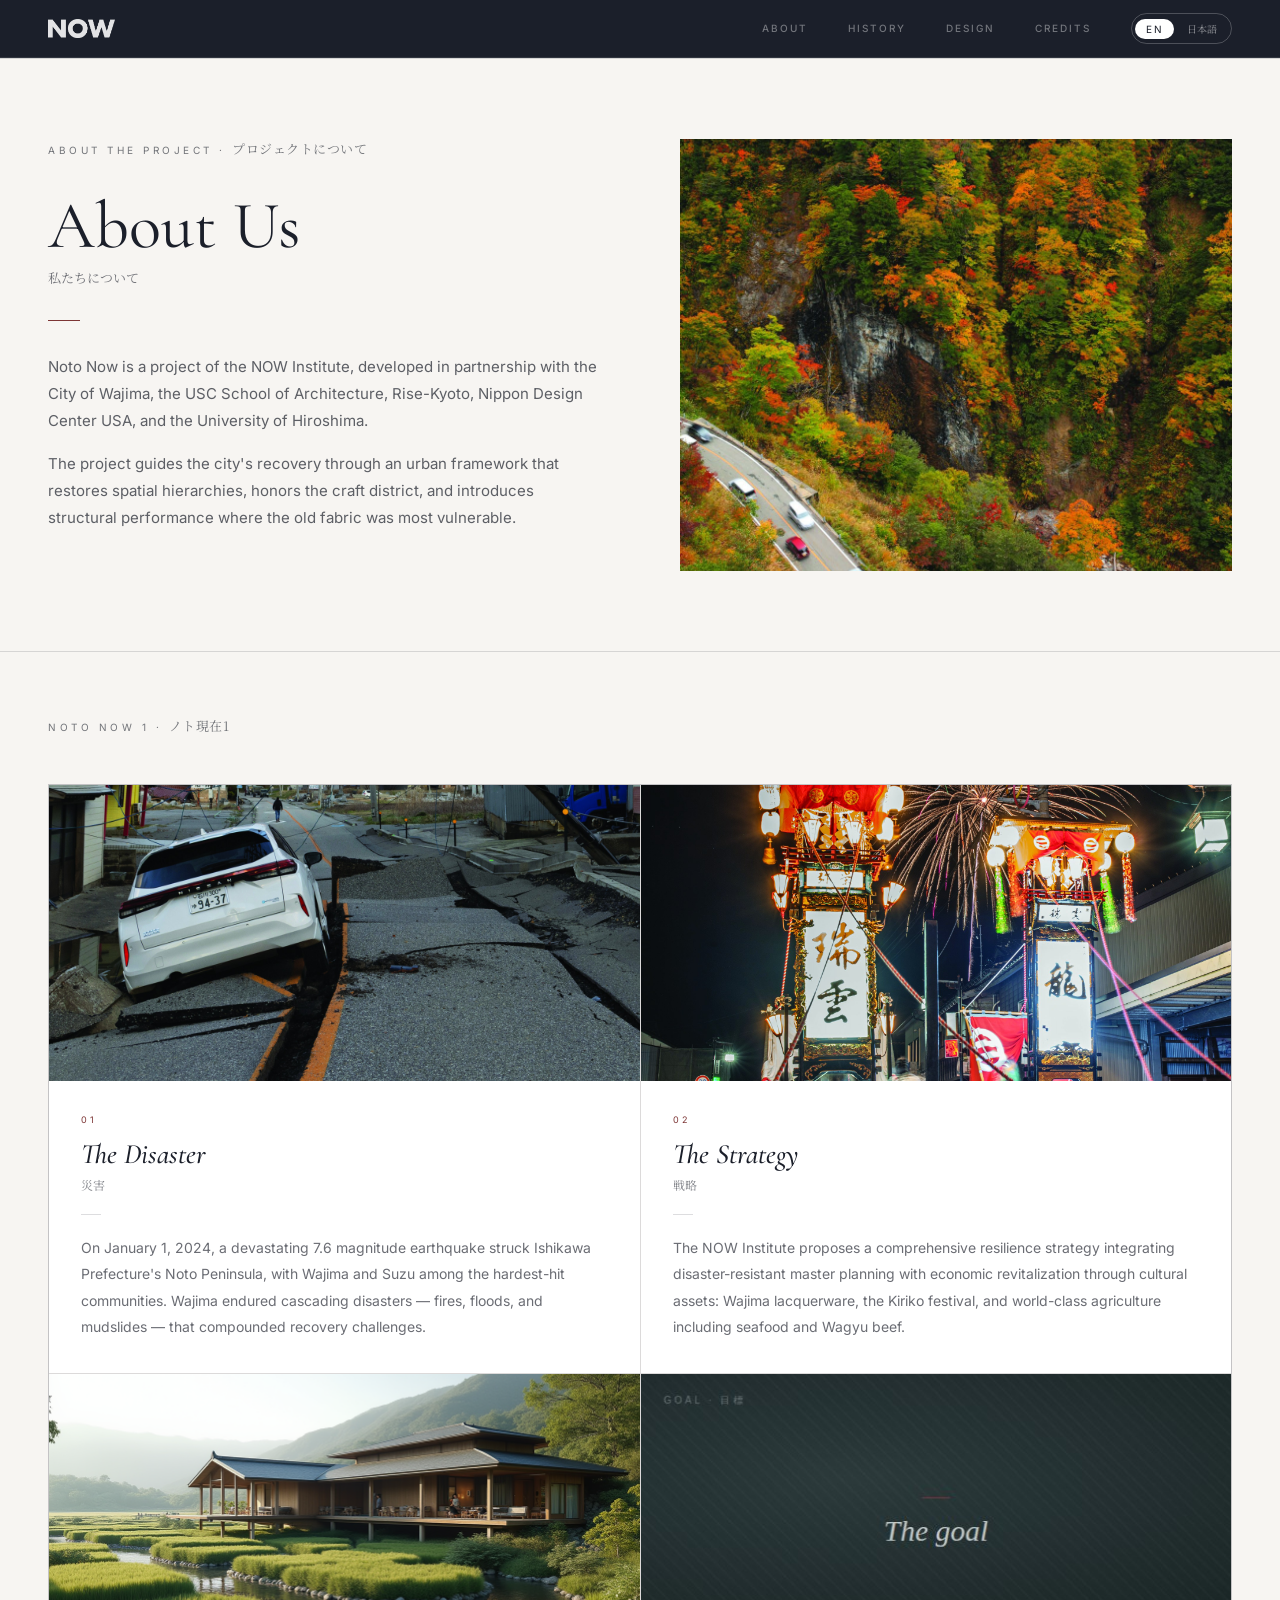
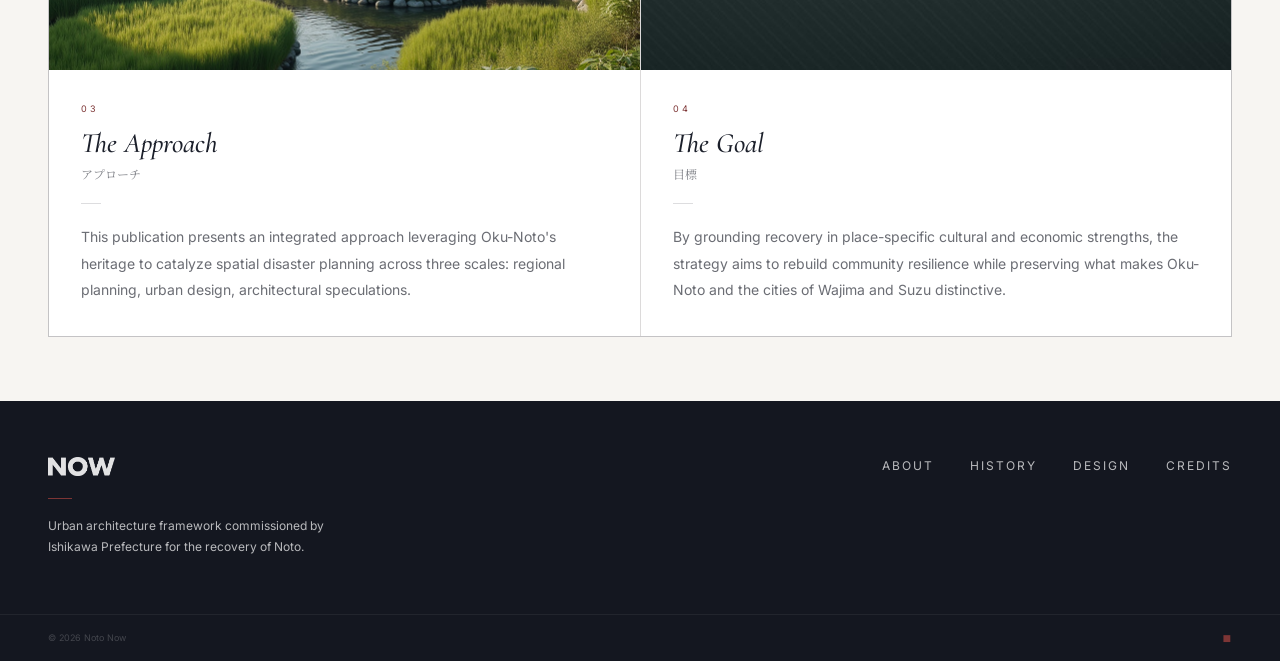
==== commit f5cf6baf: "Make the footer logo clickable (links home) Wrap the footer logo in an anchor to "/"; inline-block l" ====
--- a/about.html
+++ b/about.html
@@ -126,7 +126,7 @@
   <footer class="footer" id="footer">
     <div class="container footer__inner">
       <div class="footer__brand">
-        <img class="brand__logo footer__logo" src="images/logo.png" alt="Noto Now" />
+        <a class="footer__logo-link" href="/"><img class="brand__logo footer__logo" src="images/logo.png" alt="Noto Now" /></a>
         <span class="rule"></span>
         <p class="desc t-en">Urban architecture framework commissioned by Ishikawa Prefecture for the recovery of Noto.</p>
         <p class="desc jp jp-full">石川県から委託された、能登の復興のための都市建築フレームワーク。</p>
--- a/styles.css
+++ b/styles.css
@@ -227,6 +227,9 @@
 body.mode-en .damage__sub { color: rgba(255, 255, 255, 0.7); }
 body.mode-en .hcard__title-jp { color: rgba(27, 31, 42, 0.62); }
 body.mode-en .about__h2-jp { color: rgba(27, 31, 42, 0.62); }
+/* About PAGE title: match the other inner-page H1 sizes (not the home section h2) */
+h1.about__h2 { font-size: clamp(42px, 5.2vw, 68px); }
+body.mode-jp h1.about__h2 + .about__h2-jp { font-size: clamp(42px, 5.2vw, 68px); }
 body.mode-en .principle__title-jp { color: rgba(27, 31, 42, 0.6); }
 body.mode-en .kicker { color: rgba(27, 31, 42, 0.6); }
 body.mode-en .docs .kicker { color: rgba(255, 255, 255, 0.6); }
@@ -555,6 +558,7 @@
 }
 .hcard__title {
   font-family: var(--serif);
+  font-style: italic;
   font-weight: 500;
   font-size: 28px;
   line-height: 1.15;
@@ -564,7 +568,7 @@
 .hcard__title-jp {
   margin-top: 4px;
   font-family: var(--jp);
-  font-size: 11px;
+  font-size: 12px;
   color: rgba(27, 31, 42, 0.5);
 }
 .hcard__text {
@@ -605,7 +609,7 @@
 .about__h2-jp {
   margin-top: 8px;
   font-family: var(--jp);
-  font-size: 11px;
+  font-size: 13px;
   color: rgba(27, 31, 42, 0.5);
 }
 .about__rule { margin: 32px 0 0; width: 32px; }
@@ -698,7 +702,7 @@
 .principle__title-jp {
   margin-top: 6px;
   font-family: var(--jp);
-  font-size: 11px;
+  font-size: 12px;
   line-height: 1.6;
   color: rgba(27, 31, 42, 0.5);
 }
@@ -802,6 +806,7 @@
   padding: 56px var(--pad);
 }
 .footer__brand { max-width: 280px; }
+.footer__logo-link { display: inline-block; line-height: 0; }
 .footer__logo { height: 19px; }
 .footer__brand .rule {
   display: block;
@@ -1133,7 +1138,7 @@
 .story-card {
   display: flex;
   flex-direction: column;
-  background: rgba(255, 255, 255, 0.6);
+  background: #fff;
 }
 .story-card__img {
   height: 296px;
@@ -1174,7 +1179,7 @@
 }
 .story-card__text {
   font-family: var(--sans);
-  font-size: 13px;
+  font-size: 14px;
   line-height: 1.9;
   color: rgba(27, 31, 42, 0.65);
   margin: 0;
@@ -1211,15 +1216,16 @@
   grid-template-columns: 1fr 1fr;
   padding: 96px var(--pad) 104px;
 }
-.history-intro__text { padding-right: 64px; max-width: 600px; }
+.history-intro__text { padding-right: 40px; max-width: 600px; }
 .history-intro__h1 {
   font-family: var(--serif);
   font-weight: 500;
-  font-size: clamp(52px, 8vw, 89px);
+  font-size: clamp(42px, 5.2vw, 68px);
   line-height: 1;
   letter-spacing: -0.5px;
   color: var(--ink);
   margin: 24px 0 0;
+  white-space: nowrap; /* "History of Noto" stays on one line */
 }
 .history-intro__h1-jp {
   margin-top: 10px;
@@ -1296,7 +1302,7 @@
 body.mode-en .history-intro__h1-jp { color: rgba(27, 31, 42, 0.5); }
 body.mode-jp .history-intro__h1 { font-size: 26px; opacity: 0.5; }
 body.mode-jp .history-intro__h1-jp {
-  font-size: 40px;
+  font-size: clamp(42px, 5.2vw, 68px);
   line-height: 1.2;
   color: var(--ink);
   margin-top: 10px;
@@ -1379,8 +1385,8 @@
   text-transform: uppercase; color: #fff;
 }
 .dz-scale__title {
-  font-family: var(--serif); font-style: italic; font-weight: 400; font-size: 15px;
-  color: rgba(255,255,255,0.6); margin: 10px 0 0;
+  font-family: var(--serif); font-style: italic; font-weight: 400; font-size: 24px;
+  color: #f5f2ec; margin: 10px 0 0;
 }
 .dz-scale__title-jp { font-size: 12px; color: rgba(255,255,255,0.58); margin: 4px 0 0; }
 .dz-scale__desc {
@@ -1402,7 +1408,7 @@
   transition: padding-left 0.35s cubic-bezier(0.4, 0, 0.2, 1);
 }
 .dz-chal-row__no {
-  font-family: var(--sans); font-size: 10px; letter-spacing: 2px;
+  font-family: var(--sans); font-size: 9px; letter-spacing: 2px;
   color: rgba(27,31,42,0.4); flex: none; width: 24px;
   transition: color 0.3s ease;
 }
@@ -1688,12 +1694,12 @@
 .credits__head { }
 .credits__h1 {
   font-family: var(--serif); font-weight: 500;
-  font-size: clamp(44px, 6vw, 76px); line-height: 1; letter-spacing: -0.5px;
+  font-size: clamp(42px, 5.2vw, 68px); line-height: 1; letter-spacing: -0.5px;
   color: var(--ink); margin: 14px 0 0;
 }
 .credits__h1-jp {
   font-family: var(--jp); font-style: normal; font-weight: 500;
-  font-size: clamp(48px, 6.5vw, 84px); line-height: 1.08; letter-spacing: 1px;
+  font-size: clamp(42px, 5.2vw, 68px); line-height: 1.08; letter-spacing: 1px;
   color: var(--ink); margin: 14px 0 0;
 }
 .credits__divider { display: block; height: 1px; background: rgba(27,31,42,0.15); margin: 28px 0 0; }
